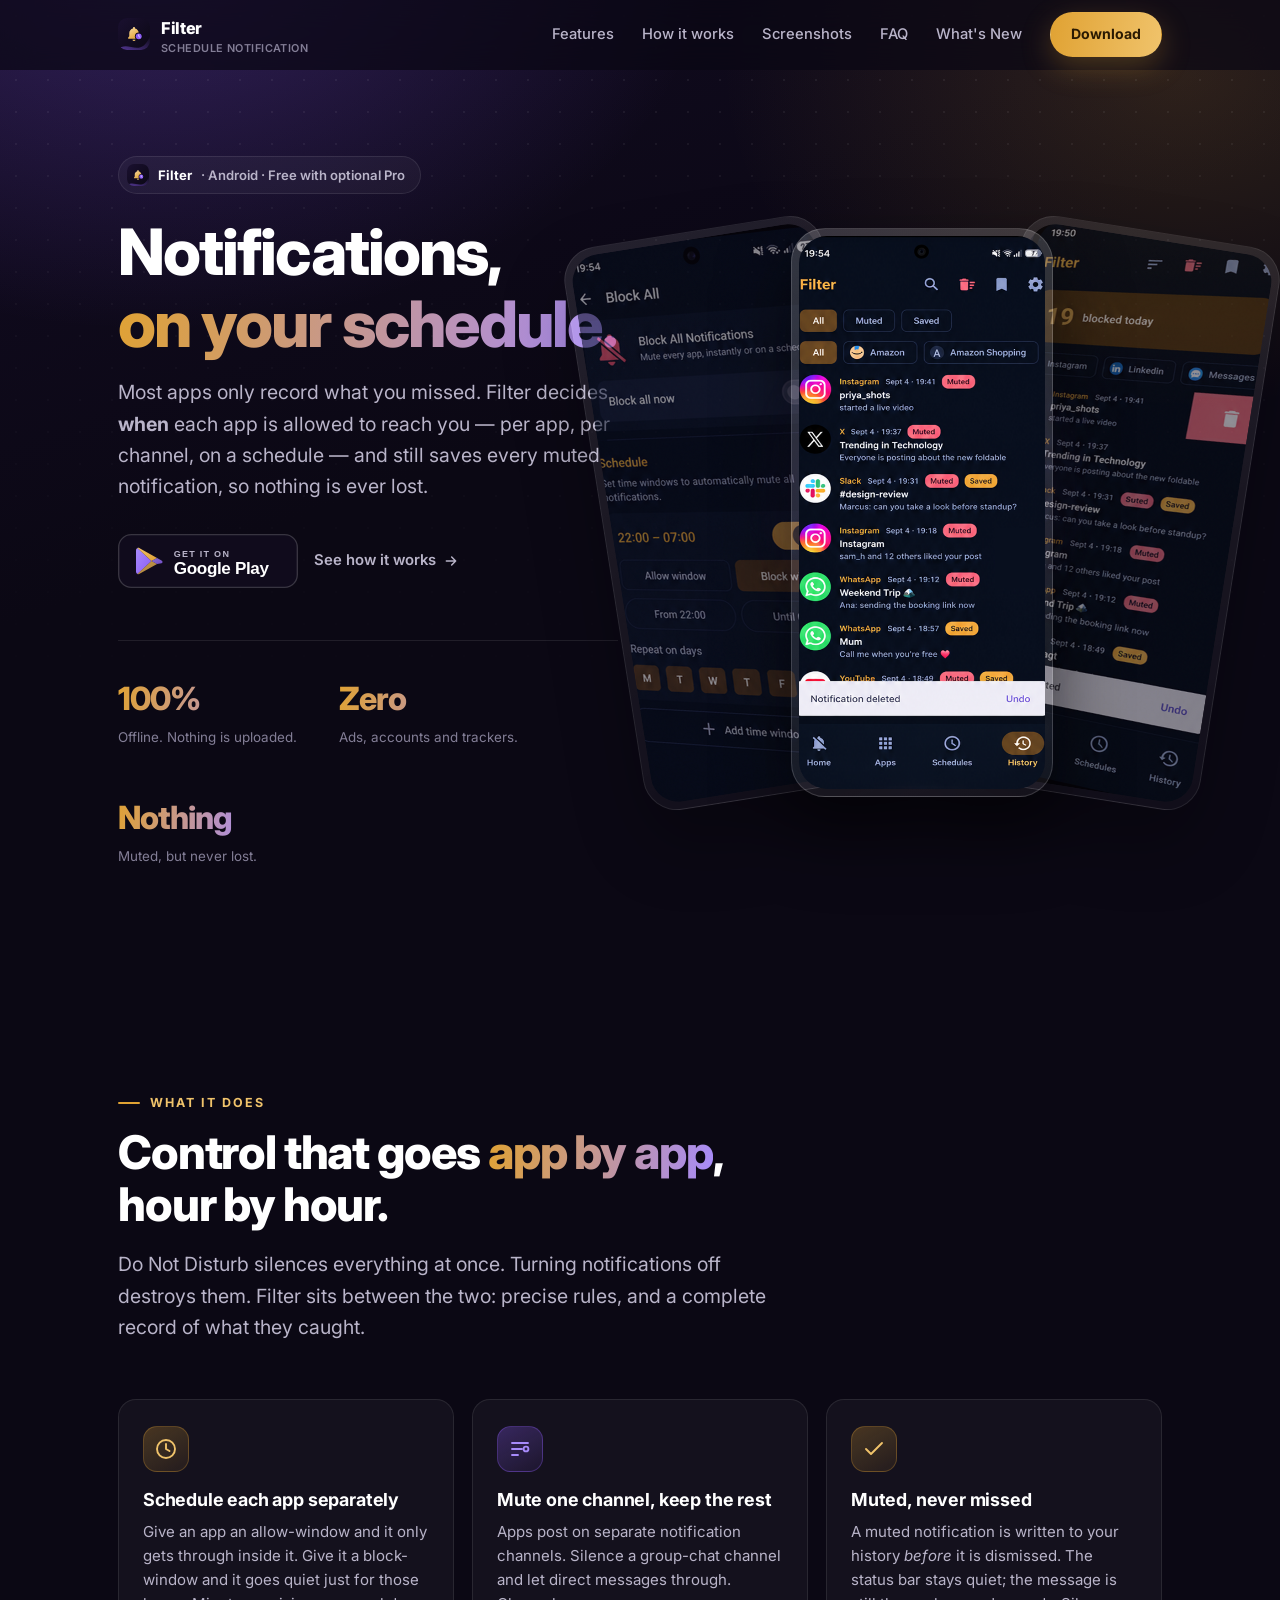
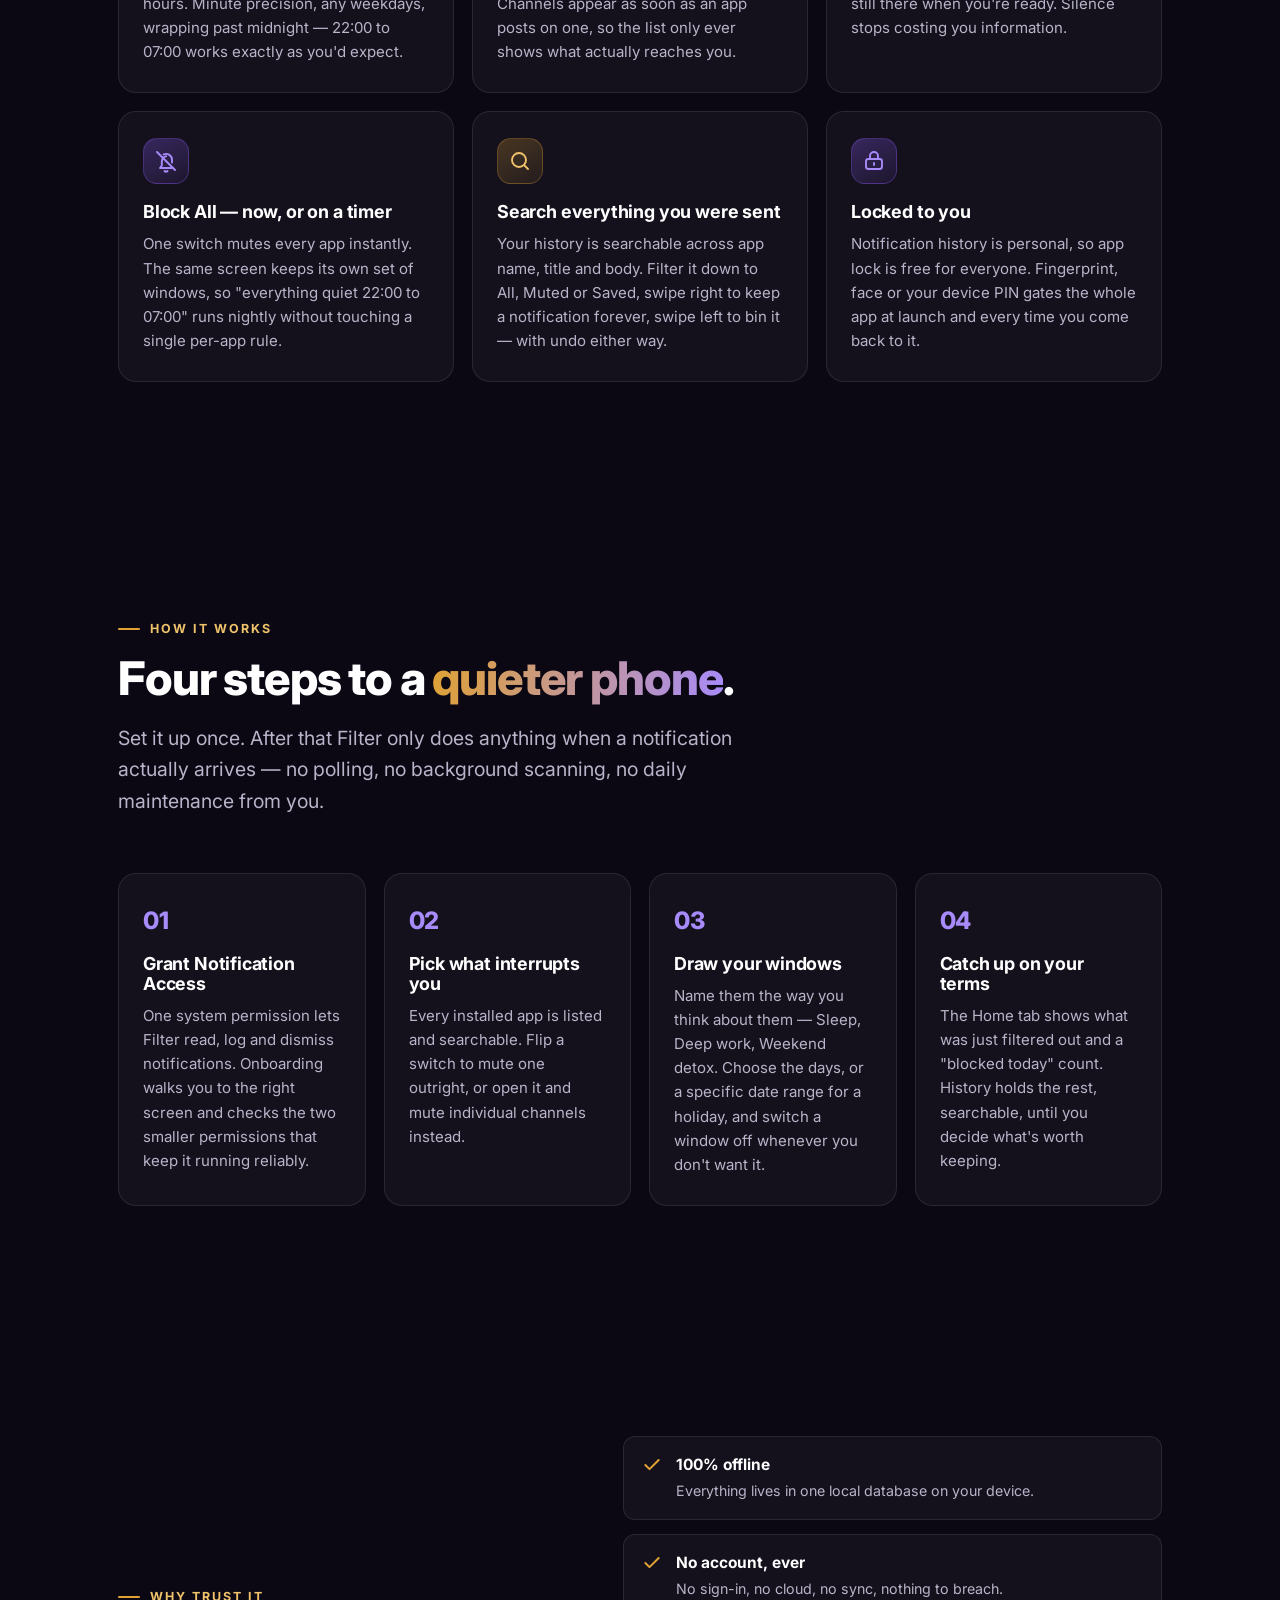
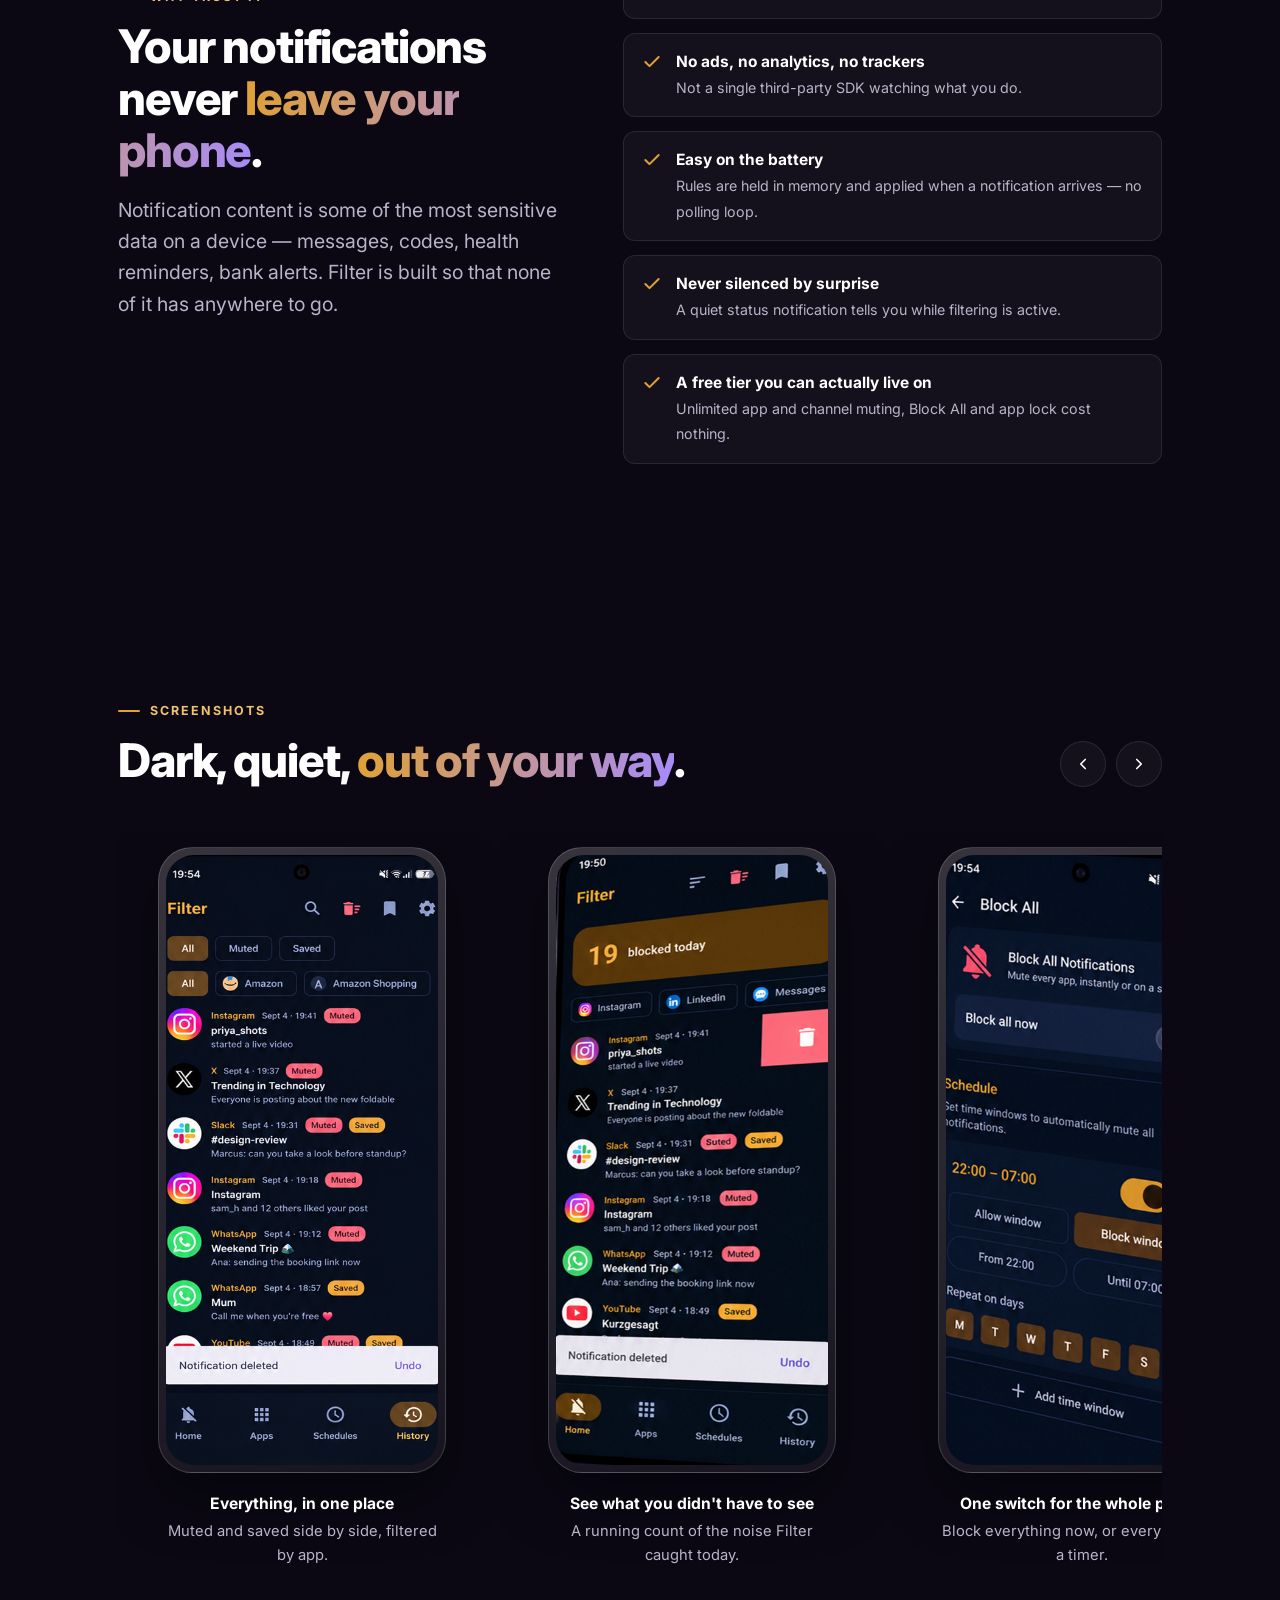
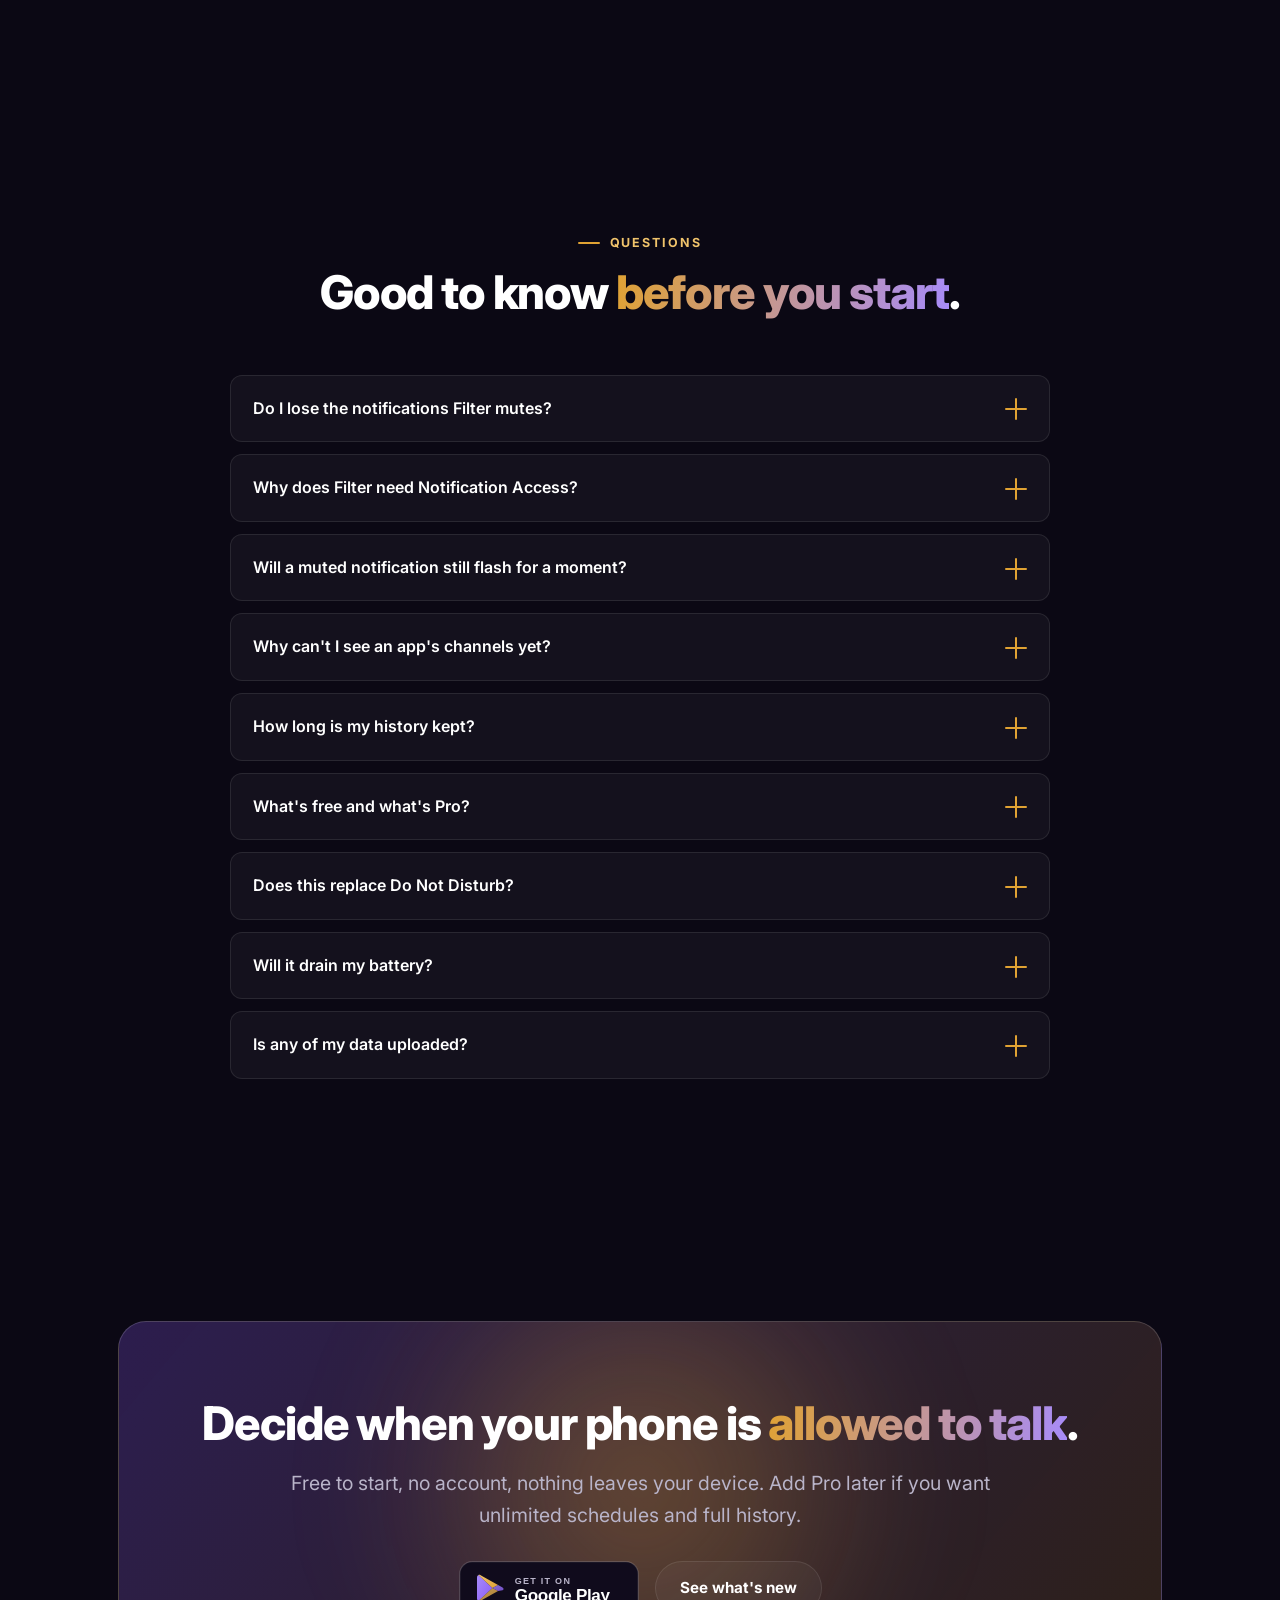
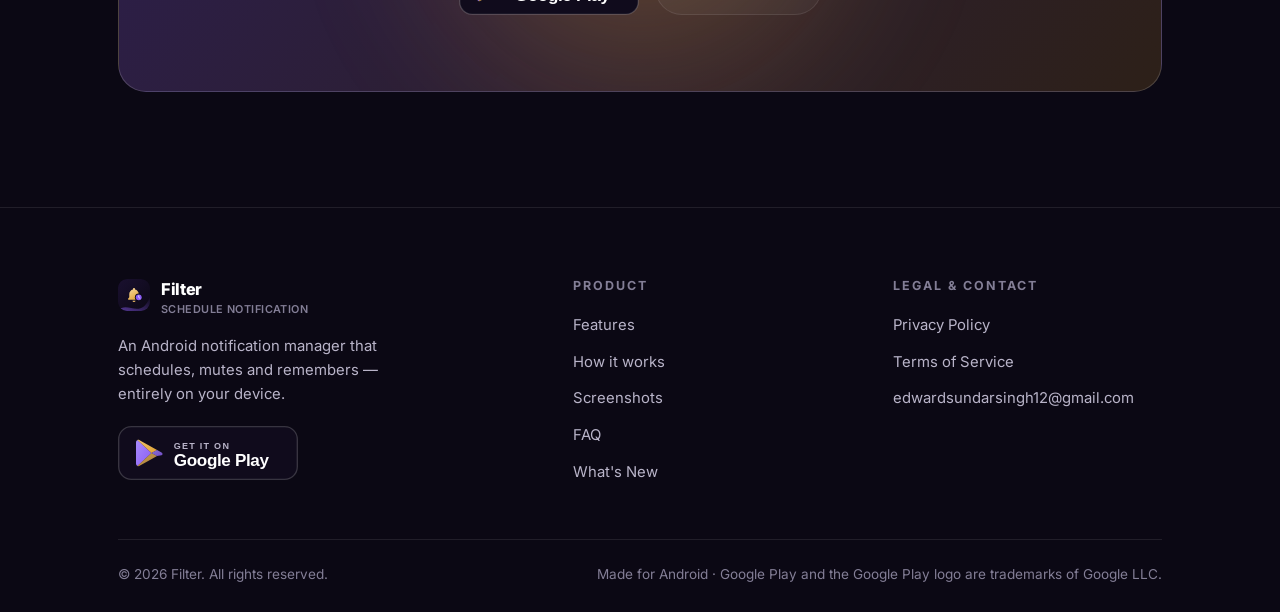
==== index.html @ da2090e1 "Add Filter marketing site Static, no-build site for Filter: Schedule Notification (com.filternotify." ====
<!DOCTYPE html>
<html lang="en">
<head>
<meta charset="utf-8">
<meta name="viewport" content="width=device-width, initial-scale=1">
<title>Filter — Notifications, on your schedule</title>
<meta name="description" content="Filter is an Android notification manager that decides when each app is allowed to reach you — per app, per channel, on a schedule — and saves every muted notification so nothing is ever lost. 100% offline.">
<meta name="theme-color" content="#0b0814">
<link rel="canonical" href="https://edwardsundarsingh12-maker.github.io/FilterNotifyWeb/">

<meta property="og:type" content="website">
<meta property="og:title" content="Filter — Notifications, on your schedule">
<meta property="og:description" content="Schedule when each app may notify you. Mute a single channel. Read every muted notification later. 100% offline, no accounts, no tracking.">
<meta property="og:image" content="https://edwardsundarsingh12-maker.github.io/FilterNotifyWeb/assets/01_save.png">
<meta property="og:url" content="https://edwardsundarsingh12-maker.github.io/FilterNotifyWeb/">
<meta name="twitter:card" content="summary_large_image">

<link rel="icon" href="assets/icon.svg" type="image/svg+xml">
<link rel="preconnect" href="https://fonts.googleapis.com">
<link rel="preconnect" href="https://fonts.gstatic.com" crossorigin>
<link href="https://fonts.googleapis.com/css2?family=Inter:wght@400;500;600;700;800&display=swap" rel="stylesheet">
<link rel="stylesheet" href="styles.css">
</head>
<body>

<header class="nav">
  <div class="wrap">
    <a class="brand" href="index.html">
      <img src="assets/icon.svg" alt="">
      <span>Filter<small>SCHEDULE NOTIFICATION</small></span>
    </a>

    <nav class="nav-links" id="nav-links">
      <a href="#features">Features</a>
      <a href="#workflow">How it works</a>
      <a href="#screenshots">Screenshots</a>
      <a href="#faq">FAQ</a>
      <a href="whats-new.html">What's New</a>
      <a class="btn btn-primary nav-cta" href="https://play.google.com/store/apps/details?id=com.filternotify.app">Download</a>
    </nav>

    <button class="nav-toggle" type="button" aria-label="Toggle menu" aria-expanded="false" aria-controls="nav-links">
      <svg width="20" height="20" viewBox="0 0 24 24" fill="none" stroke="currentColor" stroke-width="2" stroke-linecap="round" aria-hidden="true">
        <path d="M3 6h18M3 12h18M3 18h18"/>
      </svg>
    </button>
  </div>
</header>

<main>

  <!-- ============================================================ hero -->
  <section class="hero">
    <div class="wrap">
      <div class="hero-text">
        <span class="app-pill reveal in">
          <img src="assets/icon.svg" alt="">
          <b>Filter</b> · Android · Free with optional Pro
        </span>

        <h1 class="reveal in">Notifications,<br><span class="grad">on your schedule.</span></h1>

        <p class="lead reveal in d1">
          Most apps only record what you missed. Filter decides <b>when</b> each app is allowed to
          reach you — per app, per channel, on a schedule — and still saves every muted notification,
          so nothing is ever lost.
        </p>

        <div class="hero-actions reveal in d2">
          <a class="badge-link" href="https://play.google.com/store/apps/details?id=com.filternotify.app">
            <img src="assets/badge-googleplay.svg" alt="Get Filter on Google Play" width="200" height="60">
          </a>
          <a class="text-link" href="#workflow">
            See how it works
            <svg width="16" height="16" viewBox="0 0 24 24" fill="none" stroke="currentColor" stroke-width="2.2" stroke-linecap="round" stroke-linejoin="round" aria-hidden="true">
              <path d="M5 12h14M13 6l6 6-6 6"/>
            </svg>
          </a>
        </div>

        <div class="stats reveal in d3">
          <div class="stat"><b>100%</b><span>Offline. Nothing is uploaded.</span></div>
          <div class="stat"><b>Zero</b><span>Ads, accounts and trackers.</span></div>
          <div class="stat"><b>Nothing</b><span>Muted, but never lost.</span></div>
        </div>
      </div>

      <div class="phones reveal in d1">
        <div class="phone behind left">
          <img src="assets/app-3.png" alt="Filter's Block All screen with a 22:00 to 07:00 block window" width="460" height="1000">
        </div>
        <div class="phone behind right">
          <img src="assets/app-2.png" alt="Filter's Home tab showing a blocked-today counter above muted notifications" width="460" height="1000">
        </div>
        <div class="phone front">
          <img src="assets/app-1.png" alt="Filter's History tab listing saved and muted notifications from several apps" width="460" height="1000">
        </div>
      </div>
    </div>
  </section>

  <!-- ======================================================== features -->
  <section id="features">
    <div class="wrap">
      <div class="section-head reveal">
        <p class="eyebrow">What it does</p>
        <h2>Control that goes <span class="grad">app by app</span>, hour by hour.</h2>
        <p class="lead">
          Do Not Disturb silences everything at once. Turning notifications off destroys them.
          Filter sits between the two: precise rules, and a complete record of what they caught.
        </p>
      </div>

      <div class="cards">
        <article class="card reveal">
          <div class="icon">
            <svg width="24" height="24" viewBox="0 0 24 24" fill="none" stroke="currentColor" stroke-width="1.9" stroke-linecap="round" stroke-linejoin="round" aria-hidden="true">
              <circle cx="12" cy="12" r="9"/><path d="M12 7v5l3.5 2"/>
            </svg>
          </div>
          <h3>Schedule each app separately</h3>
          <p>
            Give an app an allow-window and it only gets through inside it. Give it a block-window and
            it goes quiet just for those hours. Minute precision, any weekdays, wrapping past midnight —
            22:00 to 07:00 works exactly as you'd expect.
          </p>
        </article>

        <article class="card reveal d1">
          <div class="icon">
            <svg width="24" height="24" viewBox="0 0 24 24" fill="none" stroke="currentColor" stroke-width="1.9" stroke-linecap="round" stroke-linejoin="round" aria-hidden="true">
              <path d="M4 6h16M4 12h10M4 18h6"/><circle cx="18" cy="12" r="2.4"/>
            </svg>
          </div>
          <h3>Mute one channel, keep the rest</h3>
          <p>
            Apps post on separate notification channels. Silence a group-chat channel and let direct
            messages through. Channels appear as soon as an app posts on one, so the list only ever
            shows what actually reaches you.
          </p>
        </article>

        <article class="card reveal d2">
          <div class="icon">
            <svg width="24" height="24" viewBox="0 0 24 24" fill="none" stroke="currentColor" stroke-width="1.9" stroke-linecap="round" stroke-linejoin="round" aria-hidden="true">
              <path d="M20 6 9 17l-5-5"/>
            </svg>
          </div>
          <h3>Muted, never missed</h3>
          <p>
            A muted notification is written to your history <em>before</em> it is dismissed. The status
            bar stays quiet; the message is still there when you're ready. Silence stops costing you
            information.
          </p>
        </article>

        <article class="card reveal">
          <div class="icon">
            <svg width="24" height="24" viewBox="0 0 24 24" fill="none" stroke="currentColor" stroke-width="1.9" stroke-linecap="round" stroke-linejoin="round" aria-hidden="true">
              <path d="M18.6 18.6A7.9 7.9 0 0 1 18 19H6l1.8-2.5V13a6 6 0 0 1 4.4-5.8"/>
              <path d="M9.6 5.4A6 6 0 0 1 18 11v2.5"/><path d="m3 3 18 18"/><path d="M10.5 22a2 2 0 0 0 3 0"/>
            </svg>
          </div>
          <h3>Block All — now, or on a timer</h3>
          <p>
            One switch mutes every app instantly. The same screen keeps its own set of windows, so
            "everything quiet 22:00 to 07:00" runs nightly without touching a single per-app rule.
          </p>
        </article>

        <article class="card reveal d1">
          <div class="icon">
            <svg width="24" height="24" viewBox="0 0 24 24" fill="none" stroke="currentColor" stroke-width="1.9" stroke-linecap="round" stroke-linejoin="round" aria-hidden="true">
              <circle cx="11" cy="11" r="7"/><path d="m20 20-3.6-3.6"/>
            </svg>
          </div>
          <h3>Search everything you were sent</h3>
          <p>
            Your history is searchable across app name, title and body. Filter it down to All, Muted or
            Saved, swipe right to keep a notification forever, swipe left to bin it — with undo either
            way.
          </p>
        </article>

        <article class="card reveal d2">
          <div class="icon">
            <svg width="24" height="24" viewBox="0 0 24 24" fill="none" stroke="currentColor" stroke-width="1.9" stroke-linecap="round" stroke-linejoin="round" aria-hidden="true">
              <rect x="4" y="10" width="16" height="10" rx="2.4"/><path d="M8 10V7a4 4 0 0 1 8 0v3"/><path d="M12 14v2"/>
            </svg>
          </div>
          <h3>Locked to you</h3>
          <p>
            Notification history is personal, so app lock is free for everyone. Fingerprint, face or
            your device PIN gates the whole app at launch and every time you come back to it.
          </p>
        </article>
      </div>
    </div>
  </section>

  <!-- ======================================================== workflow -->
  <section id="workflow">
    <div class="wrap">
      <div class="section-head reveal">
        <p class="eyebrow">How it works</p>
        <h2>Four steps to a <span class="grad">quieter phone</span>.</h2>
        <p class="lead">
          Set it up once. After that Filter only does anything when a notification actually arrives —
          no polling, no background scanning, no daily maintenance from you.
        </p>
      </div>

      <div class="steps">
        <article class="step reveal">
          <h3>Grant Notification Access</h3>
          <p>
            One system permission lets Filter read, log and dismiss notifications. Onboarding walks you
            to the right screen and checks the two smaller permissions that keep it running reliably.
          </p>
        </article>

        <article class="step reveal d1">
          <h3>Pick what interrupts you</h3>
          <p>
            Every installed app is listed and searchable. Flip a switch to mute one outright, or open it
            and mute individual channels instead.
          </p>
        </article>

        <article class="step reveal d2">
          <h3>Draw your windows</h3>
          <p>
            Name them the way you think about them — Sleep, Deep work, Weekend detox. Choose the days, or
            a specific date range for a holiday, and switch a window off whenever you don't want it.
          </p>
        </article>

        <article class="step reveal d3">
          <h3>Catch up on your terms</h3>
          <p>
            The Home tab shows what was just filtered out and a "blocked today" count. History holds the
            rest, searchable, until you decide what's worth keeping.
          </p>
        </article>
      </div>
    </div>
  </section>

  <!-- ======================================================== benefits -->
  <section class="benefits">
    <div class="wrap">
      <div class="reveal">
        <p class="eyebrow">Why trust it</p>
        <h2>Your notifications never <span class="grad">leave your phone</span>.</h2>
        <p class="lead">
          Notification content is some of the most sensitive data on a device — messages, codes, health
          reminders, bank alerts. Filter is built so that none of it has anywhere to go.
        </p>
      </div>

      <ul class="checks reveal d1">
        <li class="check">
          <svg width="20" height="20" viewBox="0 0 24 24" fill="none" stroke="currentColor" stroke-width="2.4" stroke-linecap="round" stroke-linejoin="round" aria-hidden="true"><path d="M20 6 9 17l-5-5"/></svg>
          <div><b>100% offline</b><span>Everything lives in one local database on your device.</span></div>
        </li>
        <li class="check">
          <svg width="20" height="20" viewBox="0 0 24 24" fill="none" stroke="currentColor" stroke-width="2.4" stroke-linecap="round" stroke-linejoin="round" aria-hidden="true"><path d="M20 6 9 17l-5-5"/></svg>
          <div><b>No account, ever</b><span>No sign-in, no cloud, no sync, nothing to breach.</span></div>
        </li>
        <li class="check">
          <svg width="20" height="20" viewBox="0 0 24 24" fill="none" stroke="currentColor" stroke-width="2.4" stroke-linecap="round" stroke-linejoin="round" aria-hidden="true"><path d="M20 6 9 17l-5-5"/></svg>
          <div><b>No ads, no analytics, no trackers</b><span>Not a single third-party SDK watching what you do.</span></div>
        </li>
        <li class="check">
          <svg width="20" height="20" viewBox="0 0 24 24" fill="none" stroke="currentColor" stroke-width="2.4" stroke-linecap="round" stroke-linejoin="round" aria-hidden="true"><path d="M20 6 9 17l-5-5"/></svg>
          <div><b>Easy on the battery</b><span>Rules are held in memory and applied when a notification arrives — no polling loop.</span></div>
        </li>
        <li class="check">
          <svg width="20" height="20" viewBox="0 0 24 24" fill="none" stroke="currentColor" stroke-width="2.4" stroke-linecap="round" stroke-linejoin="round" aria-hidden="true"><path d="M20 6 9 17l-5-5"/></svg>
          <div><b>Never silenced by surprise</b><span>A quiet status notification tells you while filtering is active.</span></div>
        </li>
        <li class="check">
          <svg width="20" height="20" viewBox="0 0 24 24" fill="none" stroke="currentColor" stroke-width="2.4" stroke-linecap="round" stroke-linejoin="round" aria-hidden="true"><path d="M20 6 9 17l-5-5"/></svg>
          <div><b>A free tier you can actually live on</b><span>Unlimited app and channel muting, Block All and app lock cost nothing.</span></div>
        </li>
      </ul>
    </div>
  </section>

  <!-- ===================================================== screenshots -->
  <section id="screenshots">
    <div class="wrap">
      <div class="carousel-head reveal">
        <div class="section-head" style="margin-bottom:0">
          <p class="eyebrow">Screenshots</p>
          <h2>Dark, quiet, <span class="grad">out of your way</span>.</h2>
        </div>
        <div class="arrows">
          <button class="arrow" type="button" data-scroll="-1" aria-label="Previous screenshot" aria-controls="rail">
            <svg width="18" height="18" viewBox="0 0 24 24" fill="none" stroke="currentColor" stroke-width="2.2" stroke-linecap="round" stroke-linejoin="round" aria-hidden="true"><path d="M15 18 9 12l6-6"/></svg>
          </button>
          <button class="arrow" type="button" data-scroll="1" aria-label="Next screenshot" aria-controls="rail">
            <svg width="18" height="18" viewBox="0 0 24 24" fill="none" stroke="currentColor" stroke-width="2.2" stroke-linecap="round" stroke-linejoin="round" aria-hidden="true"><path d="m9 6 6 6-6 6"/></svg>
          </button>
        </div>
      </div>

      <div class="rail" id="rail">
        <figure class="shot reveal">
          <div class="phone">
            <img src="assets/app-1.png" alt="History tab: notifications from Instagram, X, Slack, WhatsApp and YouTube tagged Muted or Saved" width="460" height="1000" loading="lazy">
          </div>
          <figcaption><b>Everything, in one place</b>Muted and saved side by side, filtered by app.</figcaption>
        </figure>

        <figure class="shot reveal d1">
          <div class="phone">
            <img src="assets/app-2.png" alt="Home tab showing 19 notifications blocked today above the muted feed" width="460" height="1000" loading="lazy">
          </div>
          <figcaption><b>See what you didn't have to see</b>A running count of the noise Filter caught today.</figcaption>
        </figure>

        <figure class="shot reveal d2">
          <div class="phone">
            <img src="assets/app-3.png" alt="Block All screen with a 22:00 to 07:00 block window repeating on every day of the week" width="460" height="1000" loading="lazy">
          </div>
          <figcaption><b>One switch for the whole phone</b>Block everything now, or every night on a timer.</figcaption>
        </figure>
      </div>
    </div>
  </section>

  <!-- ============================================================= faq -->
  <section id="faq">
    <div class="wrap">
      <div class="section-head reveal" style="margin-inline:auto;text-align:center">
        <p class="eyebrow" style="justify-content:center">Questions</p>
        <h2>Good to know <span class="grad">before you start</span>.</h2>
      </div>

      <div class="faq">
        <details class="reveal">
          <summary>Do I lose the notifications Filter mutes?<span class="plus" aria-hidden="true"></span></summary>
          <p>
            No. Filter writes a notification to your local history first and dismisses it second, so a
            muted notification is always readable afterwards — app, title, body, channel and timestamp
            included. That's the whole point: quiet without loss.
          </p>
        </details>

        <details class="reveal">
          <summary>Why does Filter need Notification Access?<span class="plus" aria-hidden="true"></span></summary>
          <p>
            It's the only Android permission that lets an app see and dismiss notifications, so nothing
            works without it. Granting it is a deliberate, manual step in system settings — and what
            Filter does with it stays entirely on your device.
          </p>
        </details>

        <details class="reveal">
          <summary>Will a muted notification still flash for a moment?<span class="plus" aria-hidden="true"></span></summary>
          <p>
            Sometimes, yes. Android delivers a notification before any app can act on it, so Filter
            cancels it right after it's posted. On some phones it may briefly appear or make a sound
            before it disappears. Every app in this category works this way — we'd rather say so than
            promise otherwise.
          </p>
        </details>

        <details class="reveal">
          <summary>Why can't I see an app's channels yet?<span class="plus" aria-hidden="true"></span></summary>
          <p>
            Android doesn't let one app list another app's notification channels, so Filter learns them
            live: a channel shows up the first time that app posts a notification on it. Give it a day
            of normal use and the list fills itself in.
          </p>
        </details>

        <details class="reveal">
          <summary>How long is my history kept?<span class="plus" aria-hidden="true"></span></summary>
          <p>
            Rows older than 30 days are purged automatically to keep the database small. Anything you
            swipe to save is exempt and stays until you delete it. Settings shows exactly how much space
            history is using and can wipe it in one action.
          </p>
        </details>

        <details class="reveal">
          <summary>What's free and what's Pro?<span class="plus" aria-hidden="true"></span></summary>
          <p>
            Free covers unlimited per-app and per-channel muting, Block All, the Home feed, biometric app
            lock, every accent theme, and two schedule windows. Pro removes the window limit and unlocks
            the full searchable history. It's available monthly, yearly, or as a one-time lifetime
            purchase through Google Play.
          </p>
        </details>

        <details class="reveal">
          <summary>Does this replace Do Not Disturb?<span class="plus" aria-hidden="true"></span></summary>
          <p>
            It does a different job. Do Not Disturb is one global rule for the whole phone; Filter gives
            every app its own hours, keeps a record of what it silenced, and can still be overridden
            instantly with Block All. Many people run both.
          </p>
        </details>

        <details class="reveal">
          <summary>Will it drain my battery?<span class="plus" aria-hidden="true"></span></summary>
          <p>
            It shouldn't. Filter never polls, never scans in the background and never sets alarms — your
            rules are held in memory and checked only when a notification arrives. Do allow it to skip
            battery optimisation, though: aggressive power managers on some phones can stop the listener
            from running.
          </p>
        </details>

        <details class="reveal">
          <summary>Is any of my data uploaded?<span class="plus" aria-hidden="true"></span></summary>
          <p>
            None of it. There is no account, no server and no analytics. The app touches the network only
            for Google Play purchases and to open these legal pages. Uninstalling Filter deletes
            everything it stored.
          </p>
        </details>
      </div>
    </div>
  </section>

  <!-- ============================================================= cta -->
  <section>
    <div class="wrap">
      <div class="cta-band reveal">
        <h2>Decide when your phone is <span class="grad">allowed to talk</span>.</h2>
        <p class="lead">
          Free to start, no account, nothing leaves your device. Add Pro later if you want unlimited
          schedules and full history.
        </p>
        <div class="cta-actions">
          <a class="badge-link" href="https://play.google.com/store/apps/details?id=com.filternotify.app">
            <img src="assets/badge-googleplay.svg" alt="Get Filter on Google Play" width="200" height="60" loading="lazy">
          </a>
          <a class="btn btn-ghost" href="whats-new.html">See what's new</a>
        </div>
      </div>
    </div>
  </section>

</main>

<footer class="footer">
  <div class="wrap">
    <div class="footer-grid">
      <div class="footer-brand">
        <a class="brand" href="index.html">
          <img src="assets/icon.svg" alt="">
          <span>Filter<small>SCHEDULE NOTIFICATION</small></span>
        </a>
        <p class="blurb">
          An Android notification manager that schedules, mutes and remembers — entirely on your device.
        </p>
        <a class="badge-link" href="https://play.google.com/store/apps/details?id=com.filternotify.app">
          <img src="assets/badge-googleplay.svg" alt="Get Filter on Google Play" width="180" height="54" loading="lazy">
        </a>
      </div>

      <div>
        <h4>Product</h4>
        <ul>
          <li><a href="#features">Features</a></li>
          <li><a href="#workflow">How it works</a></li>
          <li><a href="#screenshots">Screenshots</a></li>
          <li><a href="#faq">FAQ</a></li>
          <li><a href="whats-new.html">What's New</a></li>
        </ul>
      </div>

      <div>
        <h4>Legal &amp; contact</h4>
        <ul>
          <li><a href="privacy.html">Privacy Policy</a></li>
          <li><a href="terms.html">Terms of Service</a></li>
          <li><a href="mailto:edwardsundarsingh12@gmail.com">edwardsundarsingh12@gmail.com</a></li>
        </ul>
      </div>
    </div>

    <div class="footer-bottom">
      <span>&copy; <span data-year>2026</span> Filter. All rights reserved.</span>
      <span>Made for Android · Google Play and the Google Play logo are trademarks of Google LLC.</span>
    </div>
  </div>
</footer>

<script src="app.js"></script>
</body>
</html>
---- styles.css ----
/* =========================================================================
   Filter — Schedule Notification · marketing site
   Dark-only. Gold (from the app's Amber accent) + royal purple.
   Every colour lives in :root — retheme by editing this block alone.
   ========================================================================= */

:root {
  /* Surfaces */
  --bg: #0b0814;
  --bg-2: #120b22;
  --card: rgba(255, 255, 255, .04);
  --card-hover: rgba(255, 255, 255, .06);
  --border: rgba(255, 255, 255, .09);
  --border-hover: rgba(255, 255, 255, .16);

  /* Brand */
  --primary: #e0a233;         /* app icon / Amber accent */
  --primary-soft: #f0c36b;
  --accent: #8b5cf6;          /* royal purple */
  --accent-soft: #a78bfa;

  /* Text */
  --text: #ffffff;
  --muted: #b9b4c9;
  --faint: #837e96;

  /* Shape */
  --r-lg: 28px;
  --r-md: 18px;
  --r-sm: 12px;
  --r-pill: 999px;

  /* Layout */
  --maxw: 1140px;
  --gutter: clamp(20px, 5vw, 48px);
  --nav-h: 70px;
  --section-y: clamp(64px, 9vw, 120px);

  --ease: cubic-bezier(.22, 1, .36, 1);
}

/* ---------------------------------------------------------------- reset */

*,
*::before,
*::after { box-sizing: border-box; }

html { scroll-behavior: smooth; }

body {
  margin: 0;
  background: var(--bg);
  color: var(--text);
  font-family: "Inter", -apple-system, BlinkMacSystemFont, "Segoe UI", Roboto, Helvetica, Arial, sans-serif;
  font-size: 16px;
  line-height: 1.6;
  -webkit-font-smoothing: antialiased;
  overflow-x: hidden;
}

/* Ambient background: two brand glows over a dark gradient, plus a dot grid
   that fades out toward the bottom. Both fixed, both behind everything. */
body::before {
  content: "";
  position: fixed;
  inset: 0;
  z-index: -2;
  background:
    radial-gradient(900px 620px at 12% -6%, rgba(139, 92, 246, .28), transparent 62%),
    radial-gradient(760px 560px at 92% 8%, rgba(224, 162, 51, .16), transparent 60%),
    linear-gradient(160deg, var(--bg-2) 0%, var(--bg) 46%, var(--bg) 100%);
}

body::after {
  content: "";
  position: fixed;
  inset: 0;
  z-index: -1;
  background-image: radial-gradient(rgba(255, 255, 255, .07) 1px, transparent 1px);
  background-size: 32px 32px;
  -webkit-mask-image: linear-gradient(180deg, #000 0%, rgba(0, 0, 0, .35) 45%, transparent 82%);
  mask-image: linear-gradient(180deg, #000 0%, rgba(0, 0, 0, .35) 45%, transparent 82%);
  pointer-events: none;
}

img { max-width: 100%; display: block; }

a { color: inherit; text-decoration: none; }

:focus-visible {
  outline: 2px solid var(--primary-soft);
  outline-offset: 3px;
  border-radius: 6px;
}

/* --------------------------------------------------------------- shared */

.wrap {
  width: 100%;
  max-width: var(--maxw);
  margin-inline: auto;
  padding-inline: var(--gutter);
}

section { padding-block: var(--section-y); }

.eyebrow {
  display: inline-flex;
  align-items: center;
  gap: 10px;
  font-size: .78rem;
  font-weight: 700;
  letter-spacing: .16em;
  text-transform: uppercase;
  color: var(--primary-soft);
  margin: 0 0 14px;
}

.eyebrow::before {
  content: "";
  width: 22px;
  height: 2px;
  background: var(--primary);
  border-radius: 2px;
}

h1, h2, h3 { line-height: 1.12; margin: 0; }

h1 {
  font-size: clamp(2.3rem, 6vw, 4rem);
  font-weight: 800;
  letter-spacing: -.03em;
}

h2 {
  font-size: clamp(1.9rem, 4.5vw, 2.9rem);
  font-weight: 800;
  letter-spacing: -.025em;
}

h3 {
  font-size: 1.12rem;
  font-weight: 700;
  letter-spacing: -.01em;
}

.grad {
  background: linear-gradient(100deg, var(--primary), var(--accent-soft));
  -webkit-background-clip: text;
  background-clip: text;
  color: transparent;
}

.lead {
  font-size: clamp(1.05rem, 2vw, 1.22rem);
  color: var(--muted);
  max-width: 60ch;
  margin: 18px 0 0;
}

.section-head { max-width: 42rem; margin-bottom: clamp(34px, 5vw, 56px); }

.btn {
  display: inline-flex;
  align-items: center;
  justify-content: center;
  gap: 10px;
  padding: 13px 24px;
  border-radius: var(--r-pill);
  border: 1px solid transparent;
  font-size: .95rem;
  font-weight: 700;
  cursor: pointer;
  transition: transform .28s var(--ease), box-shadow .28s var(--ease),
              background .28s var(--ease), border-color .28s var(--ease);
}

.btn-primary {
  background: linear-gradient(100deg, var(--primary), var(--primary-soft));
  color: #2a1a02;
  box-shadow: 0 10px 30px rgba(224, 162, 51, .28);
}

.btn-primary:hover {
  transform: translateY(-2px);
  box-shadow: 0 16px 40px rgba(224, 162, 51, .38);
}

.btn-ghost {
  background: var(--card);
  border-color: var(--border);
  color: var(--text);
}

.btn-ghost:hover {
  transform: translateY(-2px);
  background: var(--card-hover);
  border-color: var(--border-hover);
}

/* ------------------------------------------------------------------ nav */

.nav {
  position: sticky;
  top: 0;
  z-index: 50;
  height: var(--nav-h);
  display: flex;
  align-items: center;
  background: rgba(11, 8, 20, .72);
  backdrop-filter: blur(16px);
  -webkit-backdrop-filter: blur(16px);
  border-bottom: 1px solid transparent;
  transition: border-color .3s var(--ease), box-shadow .3s var(--ease);
}

.nav.scrolled {
  border-bottom-color: var(--border);
  box-shadow: 0 12px 34px rgba(0, 0, 0, .38);
}

.nav .wrap {
  display: flex;
  align-items: center;
  justify-content: space-between;
  gap: 20px;
}

.brand {
  display: inline-flex;
  align-items: center;
  gap: 11px;
  font-weight: 800;
  letter-spacing: -.02em;
  font-size: 1.02rem;
}

.brand img { width: 32px; height: 32px; border-radius: 9px; }

.brand small {
  display: block;
  font-size: .68rem;
  font-weight: 600;
  letter-spacing: .04em;
  color: var(--faint);
  line-height: 1;
  margin-top: 2px;
}

.nav-links {
  display: flex;
  align-items: center;
  gap: clamp(14px, 2.2vw, 28px);
  font-size: .92rem;
  font-weight: 500;
  color: var(--muted);
}

.nav-links a { transition: color .22s var(--ease); }
.nav-links a:hover { color: var(--text); }

.nav-cta { padding: 10px 20px; font-size: .88rem; }

.nav-toggle {
  display: none;
  width: 42px;
  height: 42px;
  align-items: center;
  justify-content: center;
  background: var(--card);
  border: 1px solid var(--border);
  border-radius: var(--r-sm);
  color: var(--text);
  cursor: pointer;
}

@media (max-width: 900px) {
  .nav-toggle { display: inline-flex; }

  .nav-links {
    position: fixed;
    inset: var(--nav-h) 0 auto 0;
    flex-direction: column;
    align-items: stretch;
    gap: 0;
    padding: 10px var(--gutter) 22px;
    background: rgba(11, 8, 20, .97);
    backdrop-filter: blur(18px);
    border-bottom: 1px solid var(--border);
    transform: translateY(-12px);
    opacity: 0;
    visibility: hidden;
    transition: opacity .24s var(--ease), transform .24s var(--ease), visibility .24s;
  }

  .nav-links.open { opacity: 1; visibility: visible; transform: none; }
  .nav-links a { padding: 14px 2px; border-bottom: 1px solid var(--border); }
  .nav-links .nav-cta { margin-top: 16px; border-bottom: 0; justify-content: center; }
}

/* ----------------------------------------------------------------- hero */

.hero { padding-top: clamp(48px, 7vw, 86px); padding-bottom: clamp(56px, 8vw, 104px); }

.hero .wrap {
  display: grid;
  grid-template-columns: minmax(0, 1.02fr) minmax(0, .98fr);
  gap: clamp(30px, 5vw, 64px);
  align-items: center;
}

.app-pill {
  display: inline-flex;
  align-items: center;
  gap: 9px;
  padding: 7px 15px 7px 8px;
  border-radius: var(--r-pill);
  background: var(--card);
  border: 1px solid var(--border);
  font-size: .82rem;
  font-weight: 600;
  color: var(--muted);
  margin-bottom: 22px;
}

.app-pill img { width: 22px; height: 22px; border-radius: 7px; }
.app-pill b { color: var(--text); font-weight: 700; }

.hero-actions {
  display: flex;
  flex-wrap: wrap;
  align-items: center;
  gap: 16px;
  margin-top: 32px;
}

.badge-link { display: inline-block; transition: transform .28s var(--ease); }
.badge-link:hover { transform: translateY(-2px); }
.badge-link img { height: 54px; width: auto; }

.text-link {
  display: inline-flex;
  align-items: center;
  gap: 7px;
  font-size: .93rem;
  font-weight: 600;
  color: var(--muted);
  transition: color .22s var(--ease);
}

.text-link:hover { color: var(--primary-soft); }

.stats {
  display: flex;
  flex-wrap: wrap;
  gap: clamp(20px, 4vw, 42px);
  margin-top: clamp(34px, 5vw, 52px);
  padding-top: clamp(24px, 3vw, 32px);
  border-top: 1px solid var(--border);
}

.stat b {
  display: block;
  font-size: clamp(1.5rem, 3.2vw, 2rem);
  font-weight: 800;
  letter-spacing: -.03em;
  background: linear-gradient(100deg, var(--primary), var(--accent-soft));
  -webkit-background-clip: text;
  background-clip: text;
  color: transparent;
}

.stat span { font-size: .84rem; color: var(--faint); }

/* Floating phone trio */

.phones {
  position: relative;
  display: flex;
  align-items: center;
  justify-content: center;
  min-height: clamp(420px, 62vw, 620px);
}

.phones::after {
  content: "";
  position: absolute;
  inset: 4% 0 12%;
  z-index: -1;
  background: radial-gradient(closest-side, rgba(139, 92, 246, .34), transparent 72%);
  filter: blur(6px);
}

.phone {
  position: absolute;
  width: clamp(200px, 27vw, 262px);
  aspect-ratio: 460 / 1000;
  border-radius: 34px;
  padding: 7px;
  background: linear-gradient(160deg, rgba(255, 255, 255, .18), rgba(255, 255, 255, .05));
  border: 1px solid var(--border-hover);
  box-shadow: 0 34px 70px rgba(0, 0, 0, .55);
  overflow: hidden;
}

.phone img {
  width: 100%;
  height: 100%;
  object-fit: cover;
  border-radius: 28px;
}

.phone.front {
  z-index: 3;
  animation: float 6s ease-in-out infinite;
}

.phone.behind {
  z-index: 1;
  opacity: .55;
  filter: saturate(.85);
}

.phone.behind.left { transform: translateX(-72%) rotate(-9deg); }
.phone.behind.right { transform: translateX(72%) rotate(9deg); }

@keyframes float {
  0%, 100% { transform: translateY(-16px); }
  50%      { transform: translateY(16px); }
}

@media (max-width: 900px) {
  .hero .wrap { grid-template-columns: 1fr; }
  .hero-text { text-align: center; }
  .lead { margin-inline: auto; }
  .hero-actions, .stats { justify-content: center; }
  .stats { text-align: center; }
  .phones { order: -1; min-height: clamp(400px, 96vw, 520px); }
}

/* ------------------------------------------------------------- features */

.cards {
  display: grid;
  grid-template-columns: repeat(auto-fit, minmax(248px, 1fr));
  gap: 18px;
}

.card {
  padding: 26px 24px 28px;
  background: var(--card);
  border: 1px solid var(--border);
  border-radius: var(--r-md);
  transition: transform .32s var(--ease), background .32s var(--ease), border-color .32s var(--ease);
}

.card:hover {
  transform: translateY(-4px);
  background: var(--card-hover);
  border-color: var(--border-hover);
}

.card p { color: var(--muted); font-size: .94rem; margin: 10px 0 0; }

.icon {
  width: 46px;
  height: 46px;
  display: grid;
  place-items: center;
  border-radius: 14px;
  margin-bottom: 18px;
  background: linear-gradient(150deg, rgba(224, 162, 51, .26), rgba(224, 162, 51, .08));
  border: 1px solid rgba(224, 162, 51, .28);
  color: var(--primary-soft);
}

.card:nth-child(even) .icon {
  background: linear-gradient(150deg, rgba(139, 92, 246, .3), rgba(139, 92, 246, .08));
  border-color: rgba(139, 92, 246, .32);
  color: var(--accent-soft);
}

/* ------------------------------------------------------------- workflow */

.steps {
  counter-reset: step;
  display: grid;
  grid-template-columns: repeat(auto-fit, minmax(240px, 1fr));
  gap: 18px;
}

.step {
  position: relative;
  padding: 28px 24px;
  background: var(--card);
  border: 1px solid var(--border);
  border-radius: var(--r-md);
  counter-increment: step;
}

.step::before {
  content: counter(step, decimal-leading-zero);
  display: block;
  font-size: 1.5rem;
  font-weight: 800;
  letter-spacing: -.02em;
  color: var(--accent-soft);
  margin-bottom: 14px;
}

.step p { color: var(--muted); font-size: .94rem; margin: 10px 0 0; }

/* ------------------------------------------------------------- benefits */

.benefits .wrap {
  display: grid;
  grid-template-columns: minmax(0, .9fr) minmax(0, 1.1fr);
  gap: clamp(30px, 5vw, 64px);
  align-items: center;
}

.checks { display: grid; gap: 14px; margin: 0; padding: 0; list-style: none; }

.check {
  display: flex;
  align-items: flex-start;
  gap: 14px;
  padding: 16px 18px;
  background: var(--card);
  border: 1px solid var(--border);
  border-radius: var(--r-sm);
  transition: border-color .3s var(--ease), background .3s var(--ease);
}

.check:hover { background: var(--card-hover); border-color: var(--border-hover); }

.check svg { flex: none; margin-top: 2px; color: var(--primary); }
.check b { display: block; font-size: .97rem; }
.check span { color: var(--muted); font-size: .89rem; }

@media (max-width: 860px) {
  .benefits .wrap { grid-template-columns: 1fr; }
}

/* ---------------------------------------------------------- screenshots */

.carousel-head {
  display: flex;
  align-items: flex-end;
  justify-content: space-between;
  gap: 20px;
  margin-bottom: clamp(28px, 4vw, 44px);
}

.arrows { display: flex; gap: 10px; flex: none; }

.arrow {
  width: 46px;
  height: 46px;
  display: grid;
  place-items: center;
  border-radius: 50%;
  background: var(--card);
  border: 1px solid var(--border);
  color: var(--text);
  cursor: pointer;
  transition: background .26s var(--ease), border-color .26s var(--ease), transform .26s var(--ease);
}

.arrow:hover { background: var(--card-hover); border-color: var(--border-hover); transform: translateY(-2px); }

.rail {
  display: flex;
  gap: 22px;
  overflow-x: auto;
  scroll-snap-type: x mandatory;
  scroll-behavior: smooth;
  padding-bottom: 12px;
  scrollbar-width: none;
}

.rail::-webkit-scrollbar { display: none; }

.shot {
  flex: none;
  width: clamp(232px, 30vw, 288px);
  scroll-snap-align: center;
}

.shot .phone {
  position: static;
  width: 100%;
  animation: none;
  opacity: 1;
  filter: none;
  transform: none;
  box-shadow: 0 24px 54px rgba(0, 0, 0, .5);
}

.shot figcaption {
  margin-top: 18px;
  font-size: .92rem;
  color: var(--muted);
  text-align: center;
}

.shot figcaption b { display: block; color: var(--text); font-size: .98rem; margin-bottom: 4px; }

@media (max-width: 620px) { .arrows { display: none; } }

/* -------------------------------------------------------------- faq */

.faq { max-width: 820px; margin-inline: auto; }

details {
  background: var(--card);
  border: 1px solid var(--border);
  border-radius: var(--r-sm);
  margin-bottom: 12px;
  transition: border-color .3s var(--ease), background .3s var(--ease);
}

details[open] { background: var(--card-hover); border-color: var(--border-hover); }

summary {
  display: flex;
  align-items: center;
  justify-content: space-between;
  gap: 18px;
  padding: 20px 22px;
  cursor: pointer;
  font-weight: 600;
  font-size: 1rem;
  list-style: none;
}

summary::-webkit-details-marker { display: none; }

.plus {
  flex: none;
  width: 22px;
  height: 22px;
  position: relative;
  transition: transform .3s var(--ease);
}

.plus::before, .plus::after {
  content: "";
  position: absolute;
  inset: 50% 0 auto 0;
  height: 2px;
  border-radius: 2px;
  background: var(--primary);
}

.plus::after { transform: rotate(90deg); }
details[open] .plus { transform: rotate(90deg); }
details[open] .plus::after { opacity: 0; }

details p {
  margin: 0;
  padding: 0 22px 22px;
  color: var(--muted);
  font-size: .95rem;
}

/* -------------------------------------------------------------- cta */

.cta-band {
  position: relative;
  overflow: hidden;
  padding: clamp(44px, 7vw, 76px) clamp(24px, 5vw, 64px);
  border-radius: var(--r-lg);
  border: 1px solid var(--border-hover);
  background: linear-gradient(130deg, rgba(139, 92, 246, .26), rgba(224, 162, 51, .16));
  text-align: center;
}

.cta-band::after {
  content: "";
  position: absolute;
  left: 50%;
  bottom: -55%;
  width: 78%;
  aspect-ratio: 1;
  transform: translateX(-50%);
  background: radial-gradient(closest-side, rgba(224, 162, 51, .34), transparent 70%);
  filter: blur(50px);
  pointer-events: none;
}

.cta-band > * { position: relative; z-index: 1; }
.cta-band .lead { margin-inline: auto; }

.cta-actions {
  display: flex;
  flex-wrap: wrap;
  gap: 16px;
  justify-content: center;
  margin-top: 30px;
}

/* ------------------------------------------------------------- footer */

.footer {
  border-top: 1px solid var(--border);
  padding-block: clamp(46px, 6vw, 68px) 26px;
}

.footer-grid {
  display: grid;
  grid-template-columns: minmax(0, 1.5fr) repeat(2, minmax(0, 1fr));
  gap: clamp(28px, 4vw, 54px);
}

.footer h4 {
  margin: 0 0 16px;
  font-size: .78rem;
  font-weight: 700;
  letter-spacing: .16em;
  text-transform: uppercase;
  color: var(--faint);
}

.footer ul { list-style: none; margin: 0; padding: 0; display: grid; gap: 11px; }
.footer li a { color: var(--muted); font-size: .93rem; transition: color .22s var(--ease); }
.footer li a:hover { color: var(--primary-soft); }
.footer .blurb { color: var(--muted); font-size: .93rem; max-width: 34ch; margin: 16px 0 20px; }

.footer-bottom {
  display: flex;
  flex-wrap: wrap;
  gap: 10px 24px;
  justify-content: space-between;
  align-items: center;
  margin-top: clamp(34px, 4vw, 52px);
  padding-top: 24px;
  border-top: 1px solid var(--border);
  color: var(--faint);
  font-size: .85rem;
}

@media (max-width: 720px) {
  .footer-grid { grid-template-columns: 1fr 1fr; }
  .footer-brand { grid-column: 1 / -1; }
}

/* -------------------------------------------------------- legal pages */

.page-head {
  padding-block: clamp(44px, 6vw, 76px) clamp(28px, 4vw, 44px);
  border-bottom: 1px solid var(--border);
}

.updated { color: var(--faint); font-size: .88rem; margin: 16px 0 0; }

.legal .wrap {
  display: grid;
  grid-template-columns: 230px 1fr;
  gap: clamp(30px, 5vw, 60px);
  align-items: start;
}

.toc {
  position: sticky;
  top: calc(var(--nav-h) + 24px);
  padding: 22px 20px;
  background: var(--card);
  border: 1px solid var(--border);
  border-radius: var(--r-md);
}

.toc h4 {
  margin: 0 0 14px;
  font-size: .74rem;
  font-weight: 700;
  letter-spacing: .16em;
  text-transform: uppercase;
  color: var(--faint);
}

.toc ul { list-style: none; margin: 0; padding: 0; display: grid; gap: 9px; }
.toc a { color: var(--muted); font-size: .88rem; transition: color .22s var(--ease); }
.toc a:hover { color: var(--primary-soft); }

.prose { max-width: 820px; }
.prose h2 { font-size: clamp(1.3rem, 2.6vw, 1.6rem); margin: 46px 0 14px; scroll-margin-top: calc(var(--nav-h) + 20px); }
.prose h2:first-child { margin-top: 0; }
.prose h3 { margin: 28px 0 10px; font-size: 1.02rem; }
.prose p, .prose li { color: var(--muted); font-size: .97rem; }
.prose ul { padding-left: 20px; display: grid; gap: 9px; }
.prose a { color: var(--primary-soft); text-decoration: underline; text-underline-offset: 3px; }
.prose b, .prose strong { color: var(--text); }

.callout {
  padding: 18px 22px;
  margin: 24px 0;
  background: var(--card);
  border: 1px solid var(--border);
  border-left: 3px solid var(--primary);
  border-radius: var(--r-sm);
}

.callout p { margin: 0; }

.table-wrap { overflow-x: auto; margin: 20px 0; }

table {
  width: 100%;
  min-width: 480px;
  border-collapse: collapse;
  font-size: .92rem;
}

th, td {
  text-align: left;
  padding: 12px 14px;
  border-bottom: 1px solid var(--border);
  color: var(--muted);
  vertical-align: top;
}

th { color: var(--text); font-weight: 700; }

@media (max-width: 820px) {
  .legal .wrap { grid-template-columns: 1fr; }
  .toc { display: none; }
}

/* --------------------------------------------------------- changelog */

.search-wrap { position: relative; max-width: 440px; margin-bottom: clamp(34px, 5vw, 52px); }

.search-wrap svg {
  position: absolute;
  left: 16px;
  top: 50%;
  transform: translateY(-50%);
  color: var(--faint);
  pointer-events: none;
}

#changelog-search {
  width: 100%;
  padding: 14px 18px 14px 46px;
  background: var(--card);
  border: 1px solid var(--border);
  border-radius: var(--r-pill);
  color: var(--text);
  font: inherit;
  font-size: .94rem;
  transition: border-color .26s var(--ease), background .26s var(--ease);
}

#changelog-search::placeholder { color: var(--faint); }
#changelog-search:focus { outline: none; background: var(--card-hover); border-color: var(--border-hover); }

.timeline { position: relative; padding-left: 34px; }

.timeline::before {
  content: "";
  position: absolute;
  left: 7px;
  top: 8px;
  bottom: 8px;
  width: 2px;
  border-radius: 2px;
  background: linear-gradient(180deg, var(--primary), var(--accent), transparent);
}

.release { position: relative; margin-bottom: 30px; }

.release::before {
  content: "";
  position: absolute;
  left: -34px;
  top: 8px;
  width: 16px;
  height: 16px;
  border-radius: 50%;
  background: var(--bg-2);
  border: 2px solid var(--accent-soft);
}

.release.feature::before { border-color: var(--primary); background: var(--primary); }

.release-head {
  display: flex;
  flex-wrap: wrap;
  align-items: center;
  gap: 12px;
  margin-bottom: 14px;
}

.version { font-size: 1.24rem; font-weight: 800; letter-spacing: -.02em; }

.tag {
  padding: 4px 11px;
  border-radius: var(--r-pill);
  font-size: .72rem;
  font-weight: 700;
  letter-spacing: .06em;
  text-transform: uppercase;
}

.tag.new { background: rgba(224, 162, 51, .16); color: var(--primary-soft); border: 1px solid rgba(224, 162, 51, .3); }
.tag.improved { background: rgba(139, 92, 246, .18); color: var(--accent-soft); border: 1px solid rgba(139, 92, 246, .32); }
.tag.fixed { background: rgba(255, 255, 255, .07); color: var(--muted); border: 1px solid var(--border); }

.date { margin-left: auto; color: var(--faint); font-size: .86rem; }

.release-body {
  padding: 22px 24px;
  background: var(--card);
  border: 1px solid var(--border);
  border-radius: var(--r-md);
}

.release-body ul { list-style: none; margin: 0; padding: 0; display: grid; gap: 12px; }
.release-body li { color: var(--muted); font-size: .95rem; padding-left: 18px; position: relative; }

.release-body li::before {
  content: "";
  position: absolute;
  left: 0;
  top: .62em;
  width: 6px;
  height: 6px;
  border-radius: 50%;
  background: var(--accent-soft);
}

.release-body li b { color: var(--text); }

.no-results { display: none; color: var(--muted); padding: 26px 0; }
.no-results.show { display: block; }

@media (max-width: 560px) { .date { margin-left: 0; width: 100%; } }

/* --------------------------------------------------------- animation */

.reveal {
  opacity: 0;
  transform: translateY(26px);
  transition: opacity .7s var(--ease), transform .7s var(--ease);
}

.reveal.in { opacity: 1; transform: none; }

.d1 { transition-delay: .09s; }
.d2 { transition-delay: .18s; }
.d3 { transition-delay: .27s; }

@media (prefers-reduced-motion: reduce) {
  html { scroll-behavior: auto; }

  *, *::before, *::after {
    animation-duration: .001ms !important;
    animation-iteration-count: 1 !important;
    transition-duration: .001ms !important;
  }

  .reveal { opacity: 1; transform: none; }
  .phone.front { animation: none; }
  .rail { scroll-behavior: auto; }
}

/* Inline code inside legal prose */
.prose code {
  padding: 2px 7px;
  border-radius: 6px;
  background: rgba(255, 255, 255, .07);
  border: 1px solid var(--border);
  font-family: ui-monospace, SFMono-Regular, "SF Mono", Menlo, Consolas, monospace;
  font-size: .88em;
  color: var(--primary-soft);
}

.prose td small { color: var(--faint); font-size: .82em; }
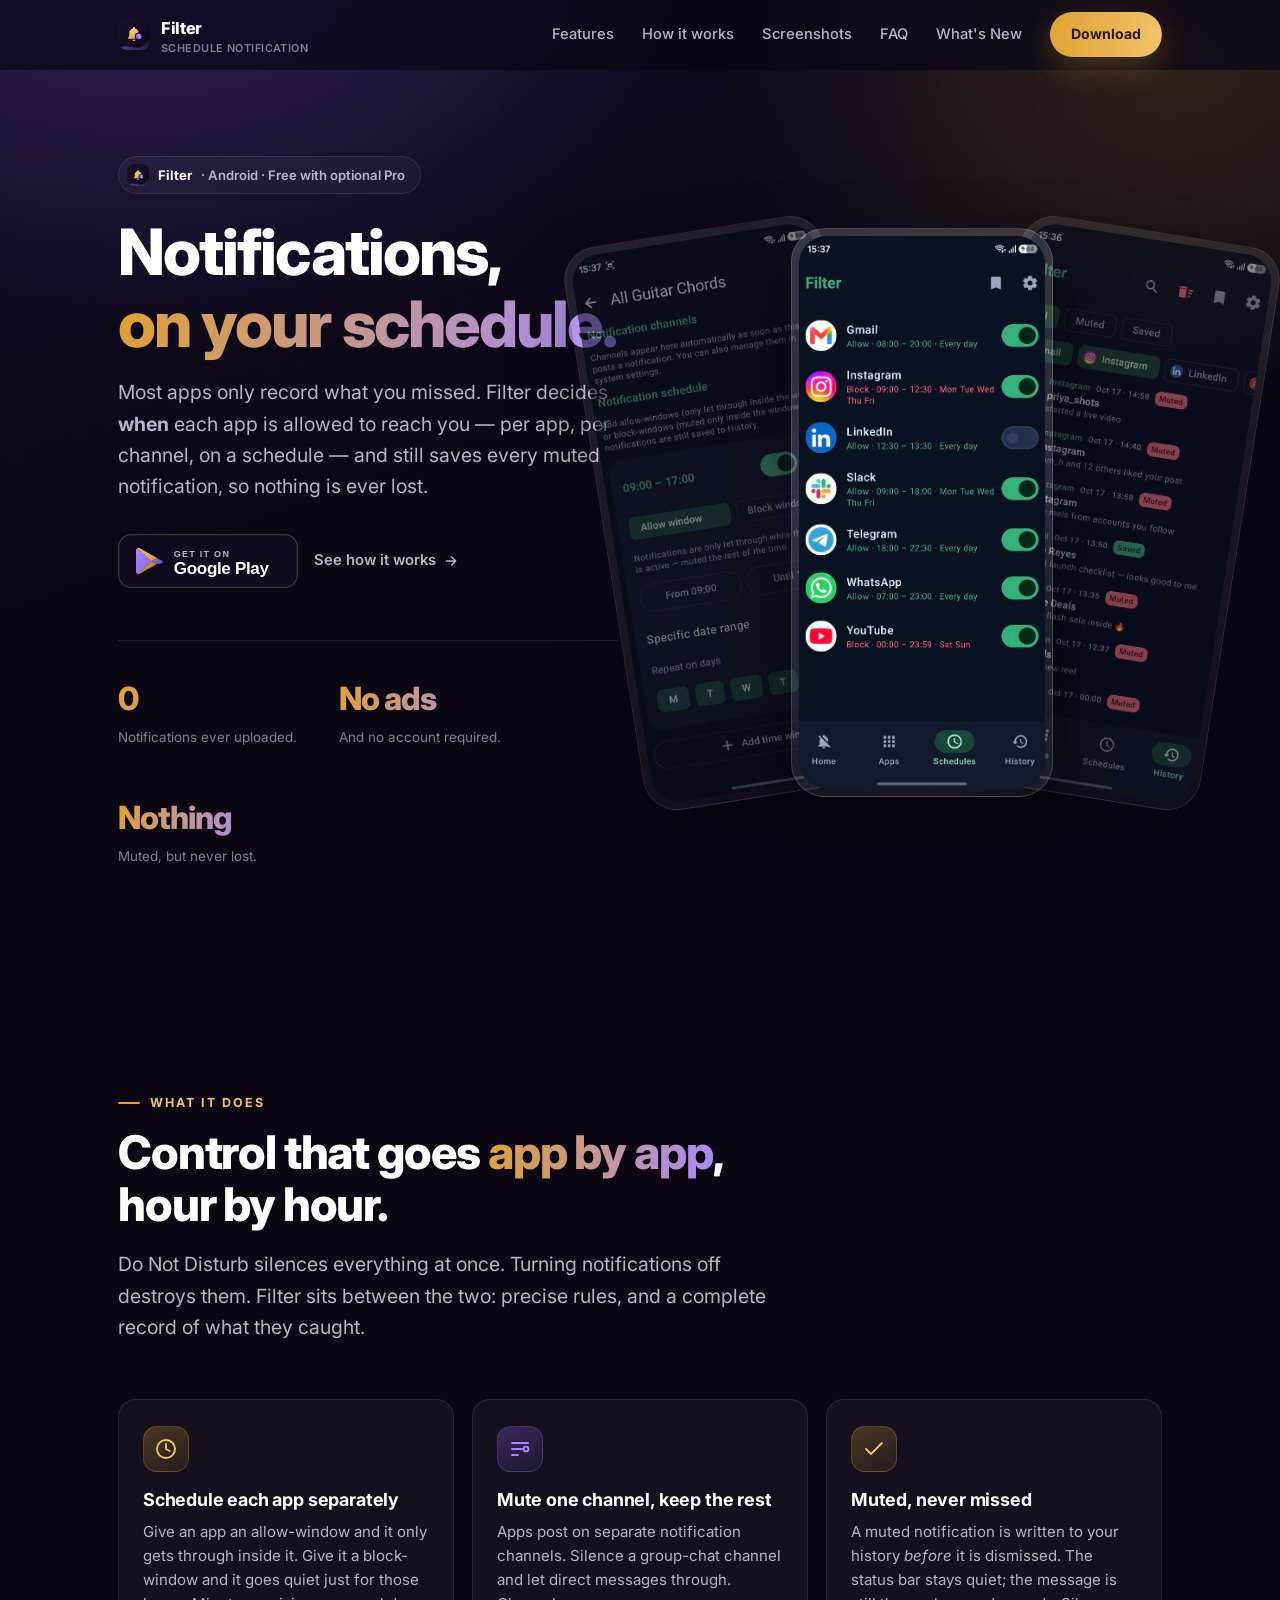
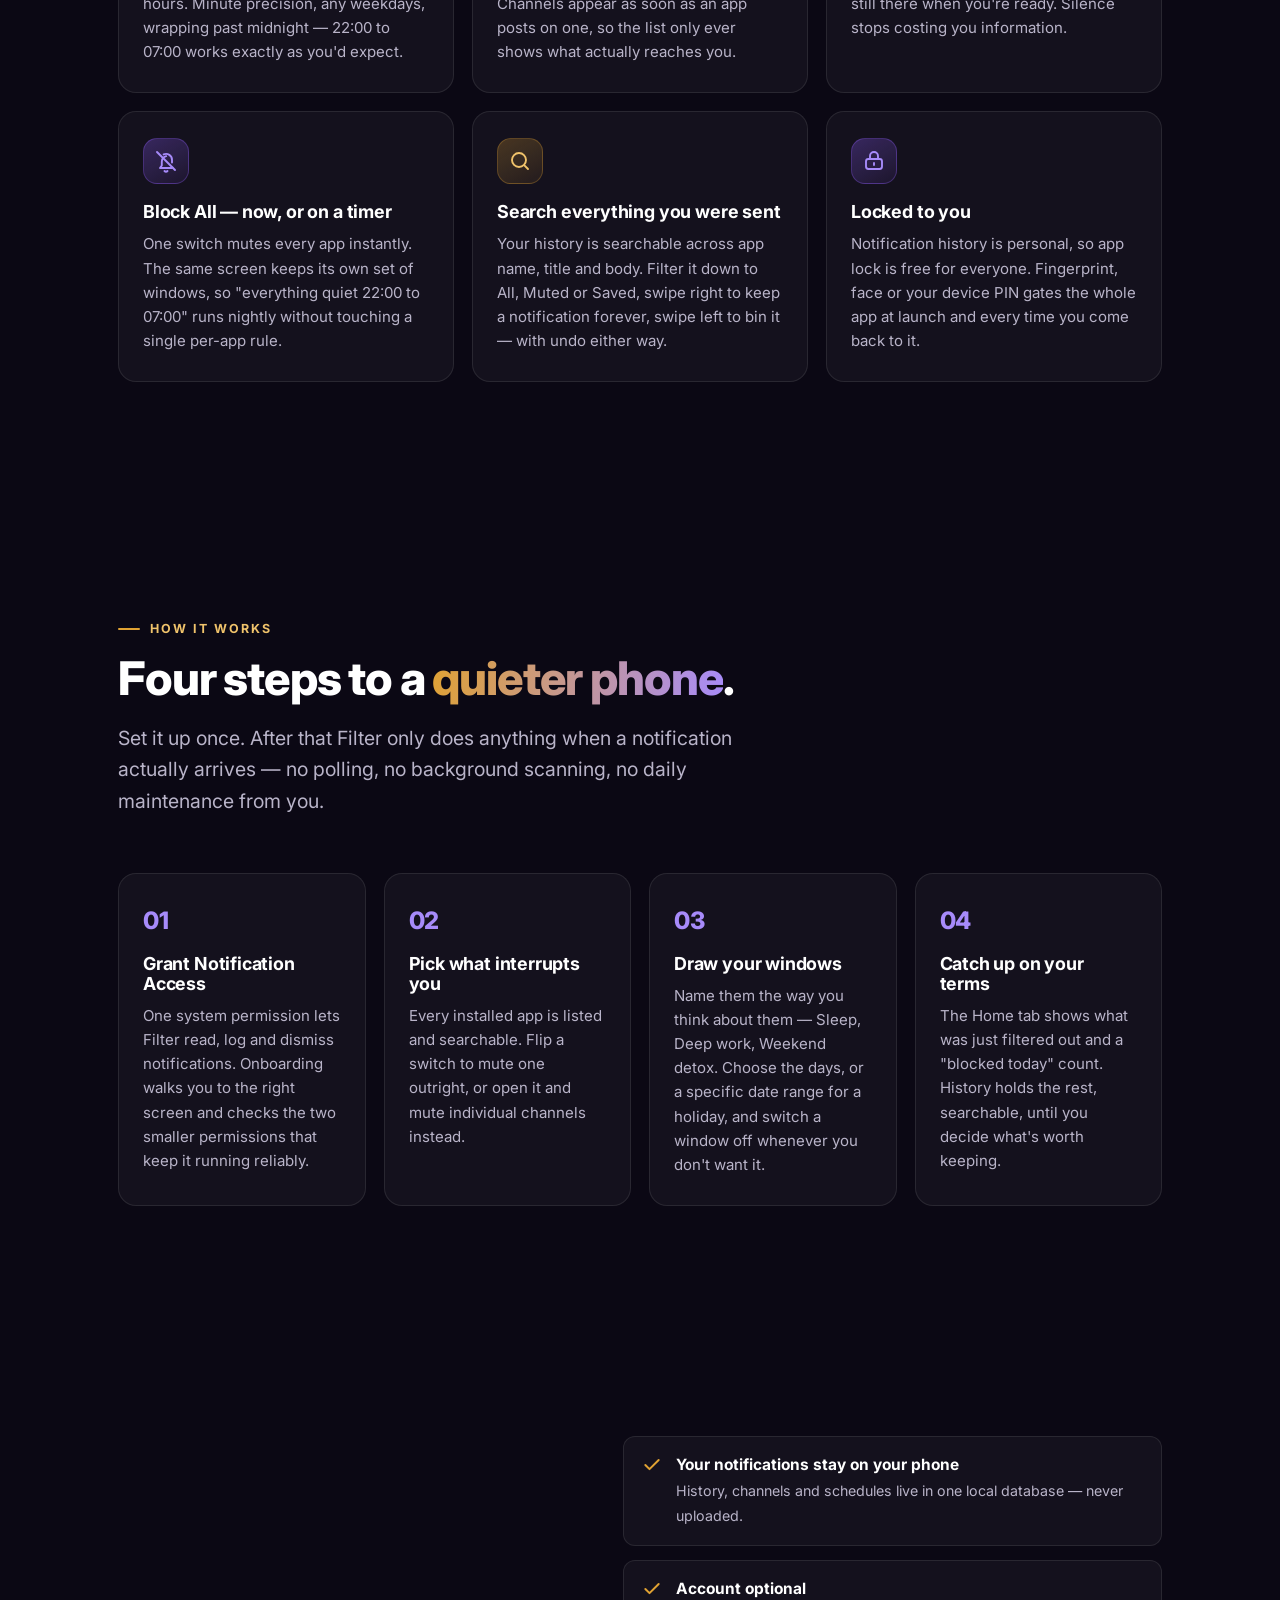
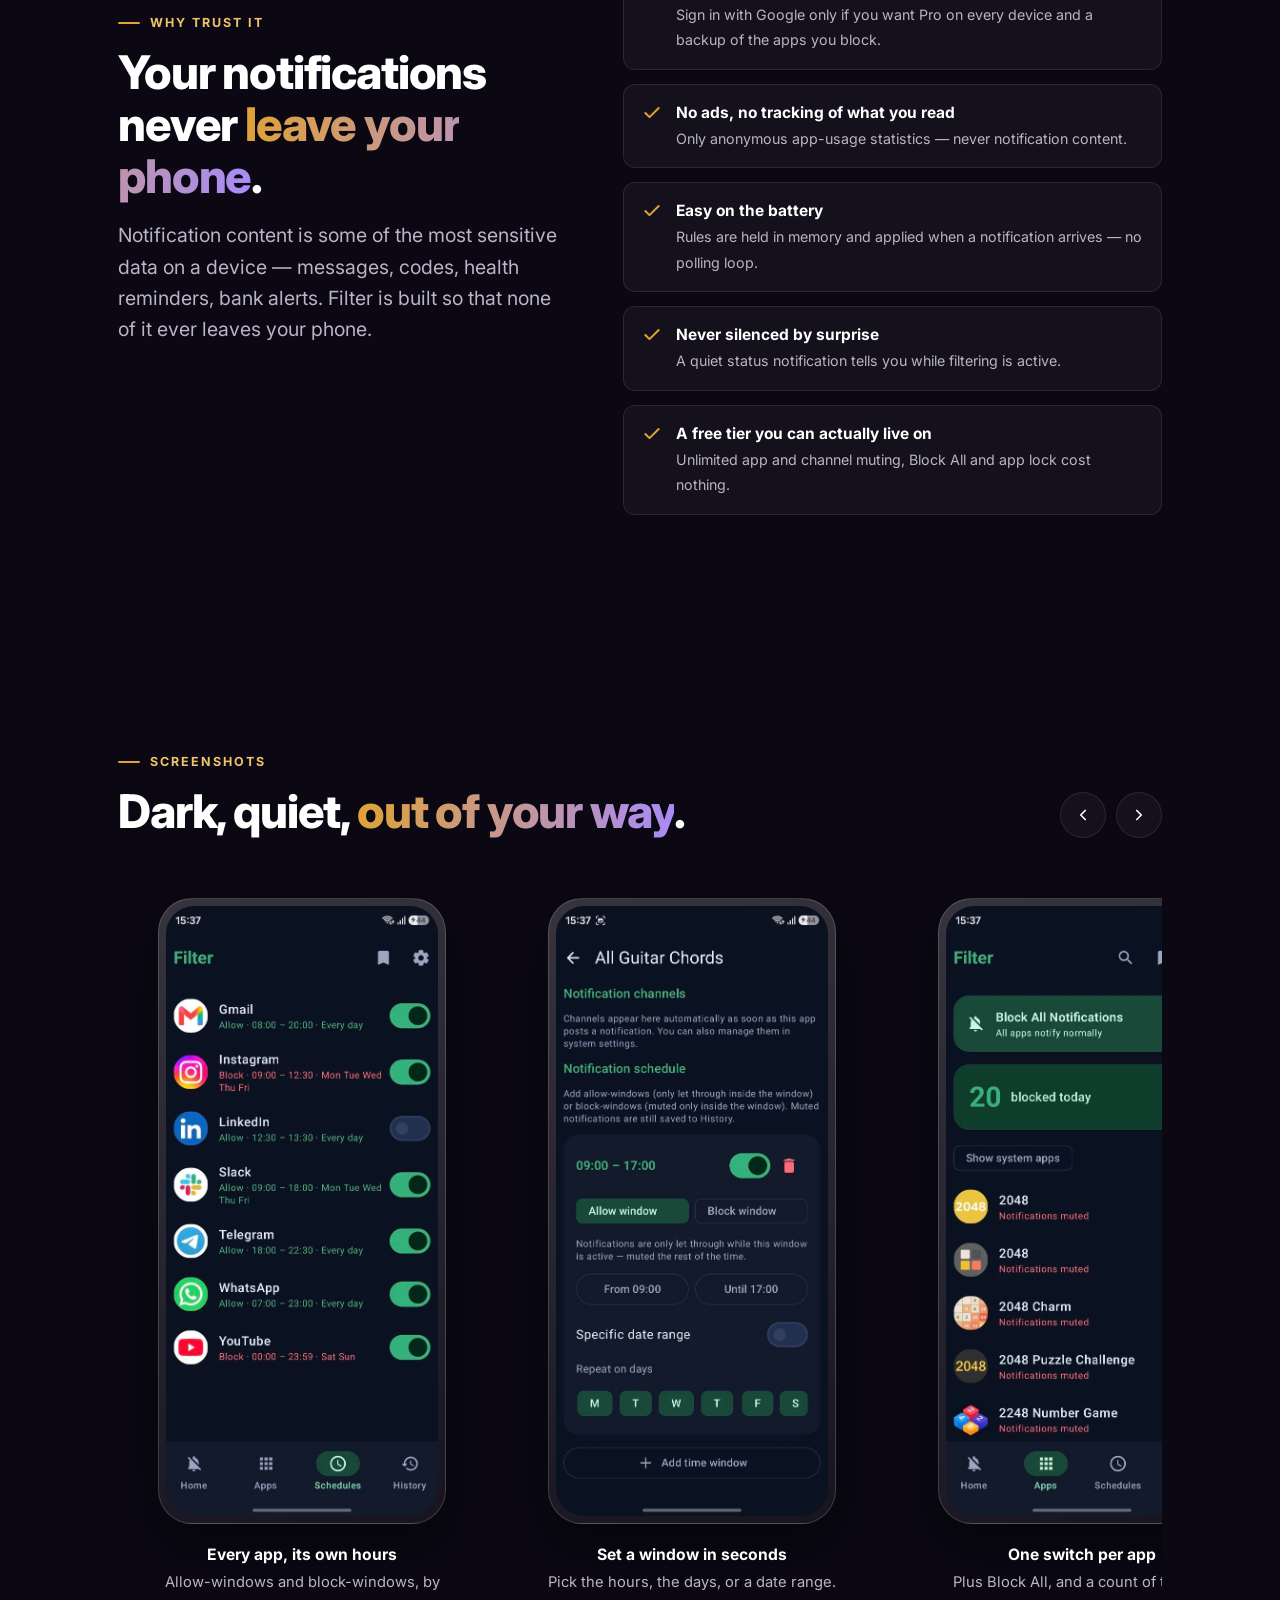
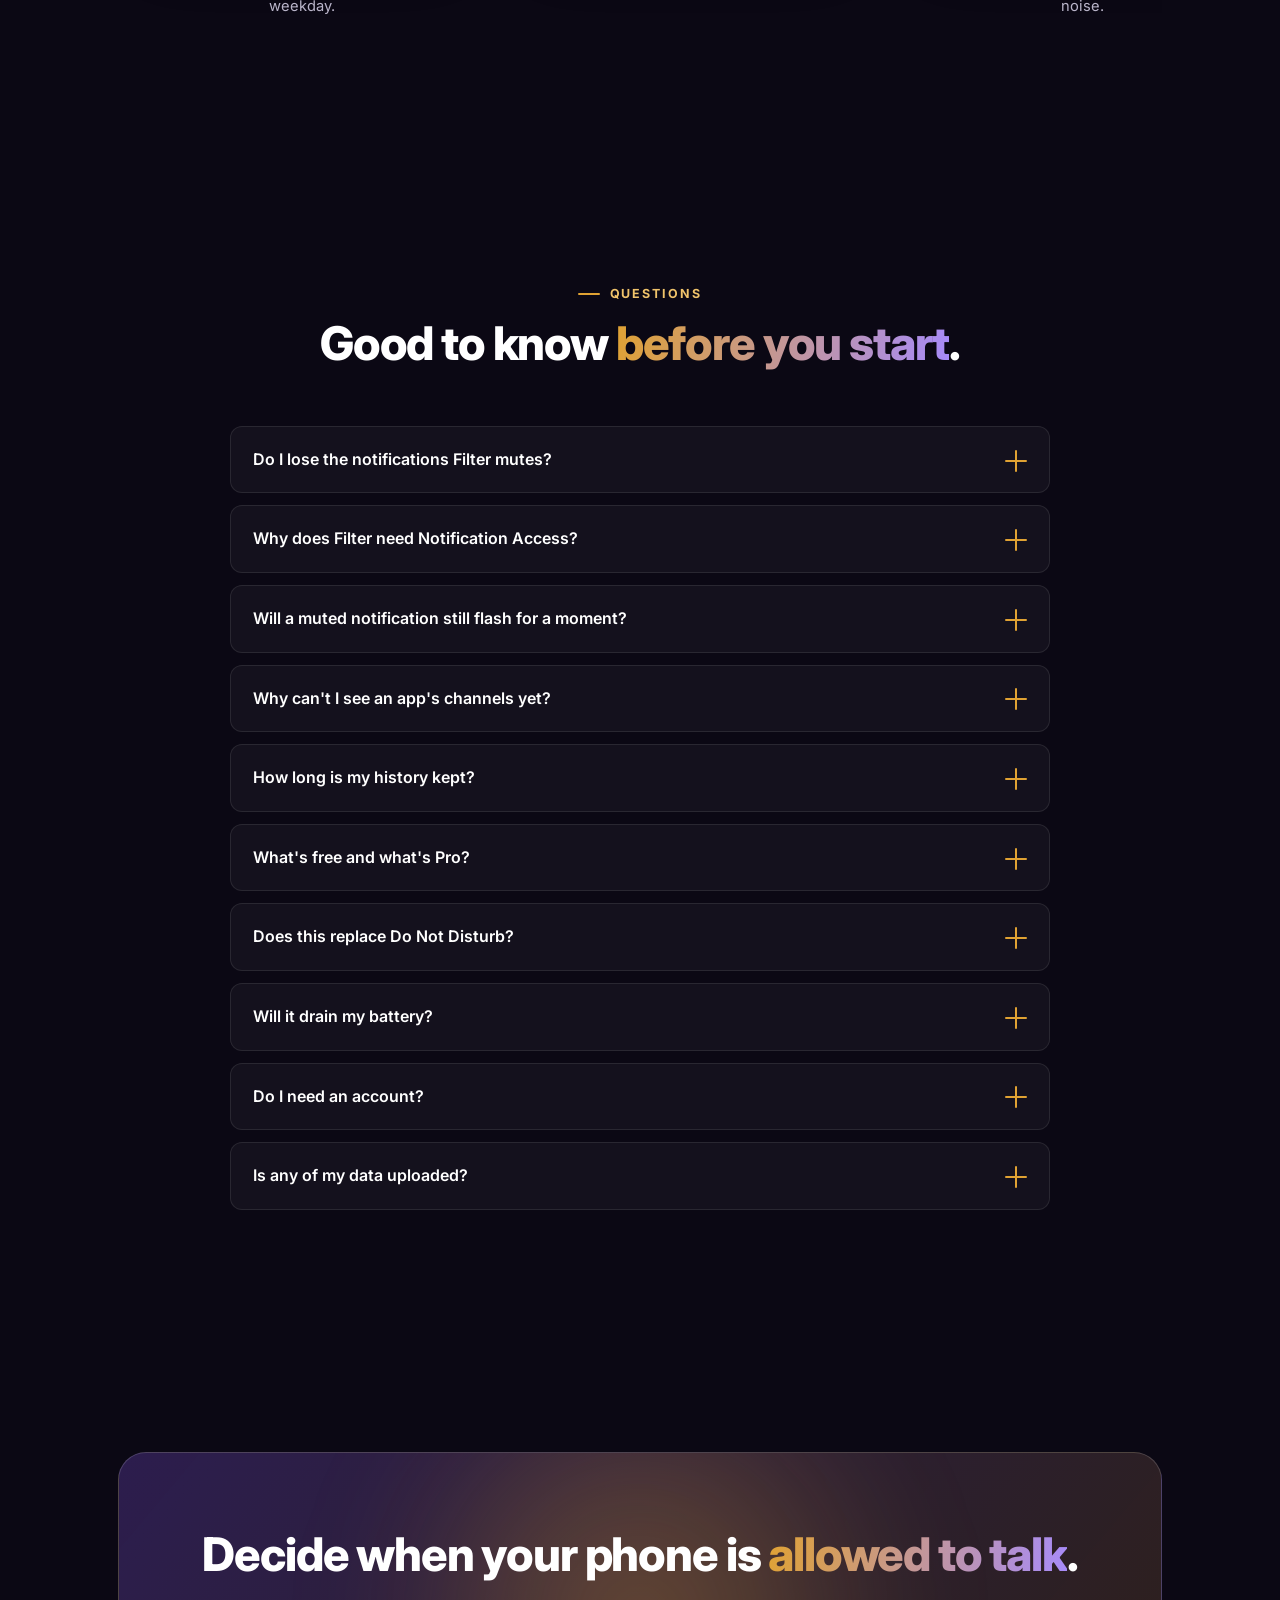
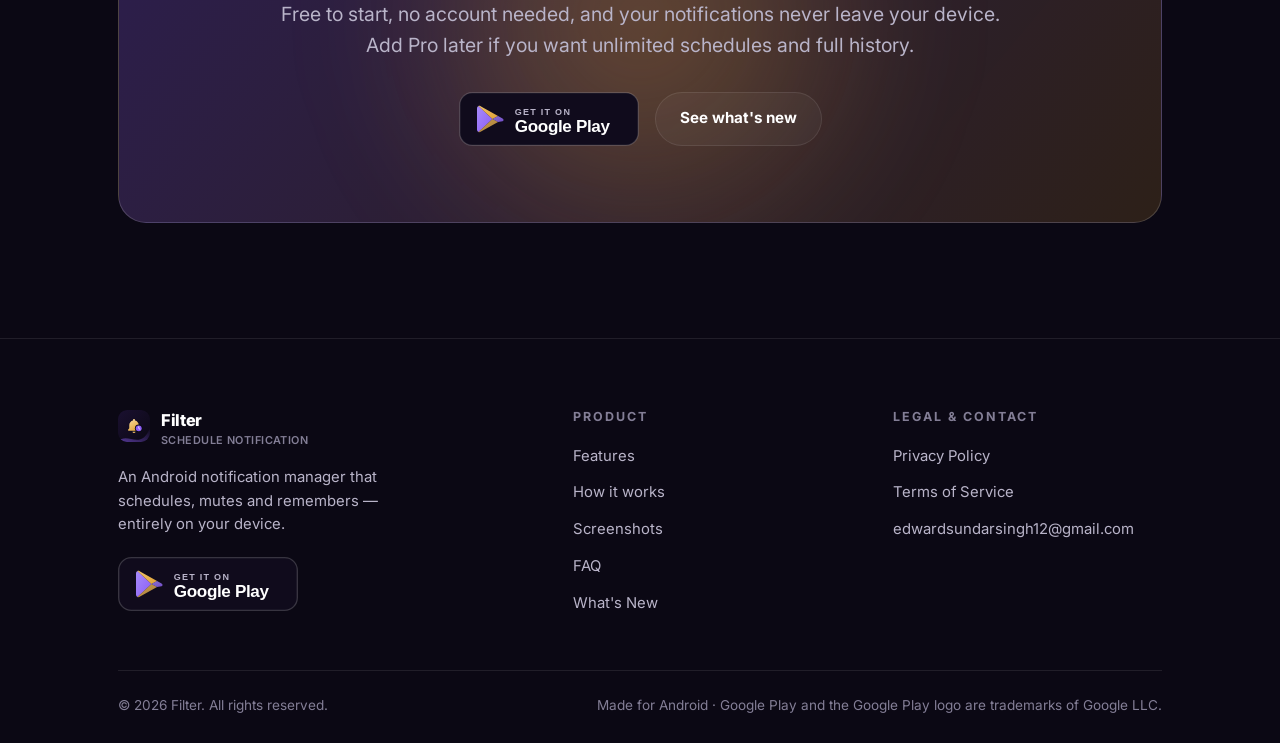
==== commit ed815a4f: "Add real app screenshots; disclose optional sign-in, cloud backup and analytics Co-Authored-By: Clau" ====
--- a/index.html
+++ b/index.html
@@ -4,13 +4,13 @@
 <meta charset="utf-8">
 <meta name="viewport" content="width=device-width, initial-scale=1">
 <title>Filter — Notifications, on your schedule</title>
-<meta name="description" content="Filter is an Android notification manager that decides when each app is allowed to reach you — per app, per channel, on a schedule — and saves every muted notification so nothing is ever lost. 100% offline.">
+<meta name="description" content="Filter is an Android notification manager that decides when each app is allowed to reach you — per app, per channel, on a schedule — and saves every muted notification so nothing is ever lost. Notification content stays on your device.">
 <meta name="theme-color" content="#0b0814">
 <link rel="canonical" href="https://edwardsundarsingh12-maker.github.io/FilterNotifyWeb/">
 
 <meta property="og:type" content="website">
 <meta property="og:title" content="Filter — Notifications, on your schedule">
-<meta property="og:description" content="Schedule when each app may notify you. Mute a single channel. Read every muted notification later. 100% offline, no accounts, no tracking.">
+<meta property="og:description" content="Schedule when each app may notify you. Mute a single channel. Read every muted notification later. Notification content never leaves your device.">
 <meta property="og:image" content="https://edwardsundarsingh12-maker.github.io/FilterNotifyWeb/assets/01_save.png">
 <meta property="og:url" content="https://edwardsundarsingh12-maker.github.io/FilterNotifyWeb/">
 <meta name="twitter:card" content="summary_large_image">
@@ -79,21 +79,21 @@
         </div>
 
         <div class="stats reveal in d3">
-          <div class="stat"><b>100%</b><span>Offline. Nothing is uploaded.</span></div>
-          <div class="stat"><b>Zero</b><span>Ads, accounts and trackers.</span></div>
+          <div class="stat"><b>0</b><span>Notifications ever uploaded.</span></div>
+          <div class="stat"><b>No ads</b><span>And no account required.</span></div>
           <div class="stat"><b>Nothing</b><span>Muted, but never lost.</span></div>
         </div>
       </div>
 
       <div class="phones reveal in d1">
         <div class="phone behind left">
-          <img src="assets/app-3.png" alt="Filter's Block All screen with a 22:00 to 07:00 block window" width="460" height="1000">
+          <img src="assets/shot-window.jpg" alt="Editing a 09:00 to 17:00 allow window with weekday chips" width="591" height="1280">
         </div>
         <div class="phone behind right">
-          <img src="assets/app-2.png" alt="Filter's Home tab showing a blocked-today counter above muted notifications" width="460" height="1000">
+          <img src="assets/shot-history.jpg" alt="Filter's History tab listing muted and saved notifications from Instagram and Gmail" width="591" height="1280">
         </div>
         <div class="phone front">
-          <img src="assets/app-1.png" alt="Filter's History tab listing saved and muted notifications from several apps" width="460" height="1000">
+          <img src="assets/shot-schedules.jpg" alt="Filter's Schedules tab with allow and block windows for Gmail, Instagram, Slack, WhatsApp and YouTube" width="591" height="1280">
         </div>
       </div>
     </div>
@@ -254,22 +254,22 @@
         <h2>Your notifications never <span class="grad">leave your phone</span>.</h2>
         <p class="lead">
           Notification content is some of the most sensitive data on a device — messages, codes, health
-          reminders, bank alerts. Filter is built so that none of it has anywhere to go.
+          reminders, bank alerts. Filter is built so that none of it ever leaves your phone.
         </p>
       </div>
 
       <ul class="checks reveal d1">
         <li class="check">
           <svg width="20" height="20" viewBox="0 0 24 24" fill="none" stroke="currentColor" stroke-width="2.4" stroke-linecap="round" stroke-linejoin="round" aria-hidden="true"><path d="M20 6 9 17l-5-5"/></svg>
-          <div><b>100% offline</b><span>Everything lives in one local database on your device.</span></div>
+          <div><b>Your notifications stay on your phone</b><span>History, channels and schedules live in one local database — never uploaded.</span></div>
         </li>
         <li class="check">
           <svg width="20" height="20" viewBox="0 0 24 24" fill="none" stroke="currentColor" stroke-width="2.4" stroke-linecap="round" stroke-linejoin="round" aria-hidden="true"><path d="M20 6 9 17l-5-5"/></svg>
-          <div><b>No account, ever</b><span>No sign-in, no cloud, no sync, nothing to breach.</span></div>
+          <div><b>Account optional</b><span>Sign in with Google only if you want Pro on every device and a backup of the apps you block.</span></div>
         </li>
         <li class="check">
           <svg width="20" height="20" viewBox="0 0 24 24" fill="none" stroke="currentColor" stroke-width="2.4" stroke-linecap="round" stroke-linejoin="round" aria-hidden="true"><path d="M20 6 9 17l-5-5"/></svg>
-          <div><b>No ads, no analytics, no trackers</b><span>Not a single third-party SDK watching what you do.</span></div>
+          <div><b>No ads, no tracking of what you read</b><span>Only anonymous app-usage statistics — never notification content.</span></div>
         </li>
         <li class="check">
           <svg width="20" height="20" viewBox="0 0 24 24" fill="none" stroke="currentColor" stroke-width="2.4" stroke-linecap="round" stroke-linejoin="round" aria-hidden="true"><path d="M20 6 9 17l-5-5"/></svg>
@@ -308,23 +308,51 @@
       <div class="rail" id="rail">
         <figure class="shot reveal">
           <div class="phone">
-            <img src="assets/app-1.png" alt="History tab: notifications from Instagram, X, Slack, WhatsApp and YouTube tagged Muted or Saved" width="460" height="1000" loading="lazy">
-          </div>
-          <figcaption><b>Everything, in one place</b>Muted and saved side by side, filtered by app.</figcaption>
+            <img src="assets/shot-schedules.jpg" alt="Schedules tab: Gmail allowed 08:00–20:00, Instagram blocked on weekday mornings, YouTube blocked all weekend" width="591" height="1280" loading="lazy">
+          </div>
+          <figcaption><b>Every app, its own hours</b>Allow-windows and block-windows, by weekday.</figcaption>
         </figure>
 
         <figure class="shot reveal d1">
           <div class="phone">
-            <img src="assets/app-2.png" alt="Home tab showing 19 notifications blocked today above the muted feed" width="460" height="1000" loading="lazy">
-          </div>
-          <figcaption><b>See what you didn't have to see</b>A running count of the noise Filter caught today.</figcaption>
+            <img src="assets/shot-window.jpg" alt="Window editor with Allow and Block buttons, From and Until times and weekday chips" width="591" height="1280" loading="lazy">
+          </div>
+          <figcaption><b>Set a window in seconds</b>Pick the hours, the days, or a date range.</figcaption>
         </figure>
 
         <figure class="shot reveal d2">
           <div class="phone">
+            <img src="assets/shot-apps.jpg" alt="Apps tab with the Block All card, a 20 blocked today counter and one switch per app" width="591" height="1280" loading="lazy">
+          </div>
+          <figcaption><b>One switch per app</b>Plus Block All, and a count of today's noise.</figcaption>
+        </figure>
+
+        <figure class="shot reveal">
+          <div class="phone">
+            <img src="assets/shot-history.jpg" alt="History tab with Muted and Saved tags and app filter chips for Gmail, Instagram and LinkedIn" width="591" height="1280" loading="lazy">
+          </div>
+          <figcaption><b>Muted, never lost</b>Every notification Filter caught, ready when you are.</figcaption>
+        </figure>
+
+        <figure class="shot reveal d1">
+          <div class="phone">
             <img src="assets/app-3.png" alt="Block All screen with a 22:00 to 07:00 block window repeating on every day of the week" width="460" height="1000" loading="lazy">
           </div>
           <figcaption><b>One switch for the whole phone</b>Block everything now, or every night on a timer.</figcaption>
+        </figure>
+
+        <figure class="shot reveal d2">
+          <div class="phone">
+            <img src="assets/shot-search.jpg" alt="History feed with notifications from YouTube Music, Instagram, X, Slack and Uber Eats" width="591" height="1280" loading="lazy">
+          </div>
+          <figcaption><b>Your whole notification history</b>Filter by app, by muted, or by saved.</figcaption>
+        </figure>
+
+        <figure class="shot reveal">
+          <div class="phone">
+            <img src="assets/shot-settings.jpg" alt="Settings with cloud backup status, Amber accent selected, app icon badge and app lock" width="591" height="1280" loading="lazy">
+          </div>
+          <figcaption><b>Make it yours</b>Four accent themes, app lock and optional backup.</figcaption>
         </figure>
       </div>
     </div>
@@ -390,7 +418,7 @@
           <p>
             Free covers unlimited per-app and per-channel muting, Block All, the Home feed, biometric app
             lock, every accent theme, and two schedule windows. Pro removes the window limit and unlocks
-            the full searchable history. It's available monthly, yearly, or as a one-time lifetime
+            the full searchable history, plus a cloud backup of the apps you block. It's available monthly, yearly, or as a one-time lifetime
             purchase through Google Play.
           </p>
         </details>
@@ -415,11 +443,22 @@
         </details>
 
         <details class="reveal">
+          <summary>Do I need an account?<span class="plus" aria-hidden="true"></span></summary>
+          <p>
+            No. Every free feature works without signing in. Google sign-in is optional — it links a Pro
+            purchase to your Google account so it follows you to other devices and, with Pro, backs up
+            the list of apps you've blocked so they're restored on a new phone.
+          </p>
+        </details>
+
+        <details class="reveal">
           <summary>Is any of my data uploaded?<span class="plus" aria-hidden="true"></span></summary>
           <p>
-            None of it. There is no account, no server and no analytics. The app touches the network only
-            for Google Play purchases and to open these legal pages. Uninstalling Filter deletes
-            everything it stored.
+            Never your notifications. History, channels and schedules stay in a local database on your
+            phone. If you choose to sign in with Google and have Pro, the list of apps you've blocked
+            is backed up to your account so it comes back on a new phone. The app also sends anonymous
+            usage statistics through Firebase Analytics. Details are in the
+            <a href="privacy.html">Privacy Policy</a>.
           </p>
         </details>
       </div>
@@ -432,7 +471,7 @@
       <div class="cta-band reveal">
         <h2>Decide when your phone is <span class="grad">allowed to talk</span>.</h2>
         <p class="lead">
-          Free to start, no account, nothing leaves your device. Add Pro later if you want unlimited
+          Free to start, no account needed, and your notifications never leave your device. Add Pro later if you want unlimited
           schedules and full history.
         </p>
         <div class="cta-actions">
